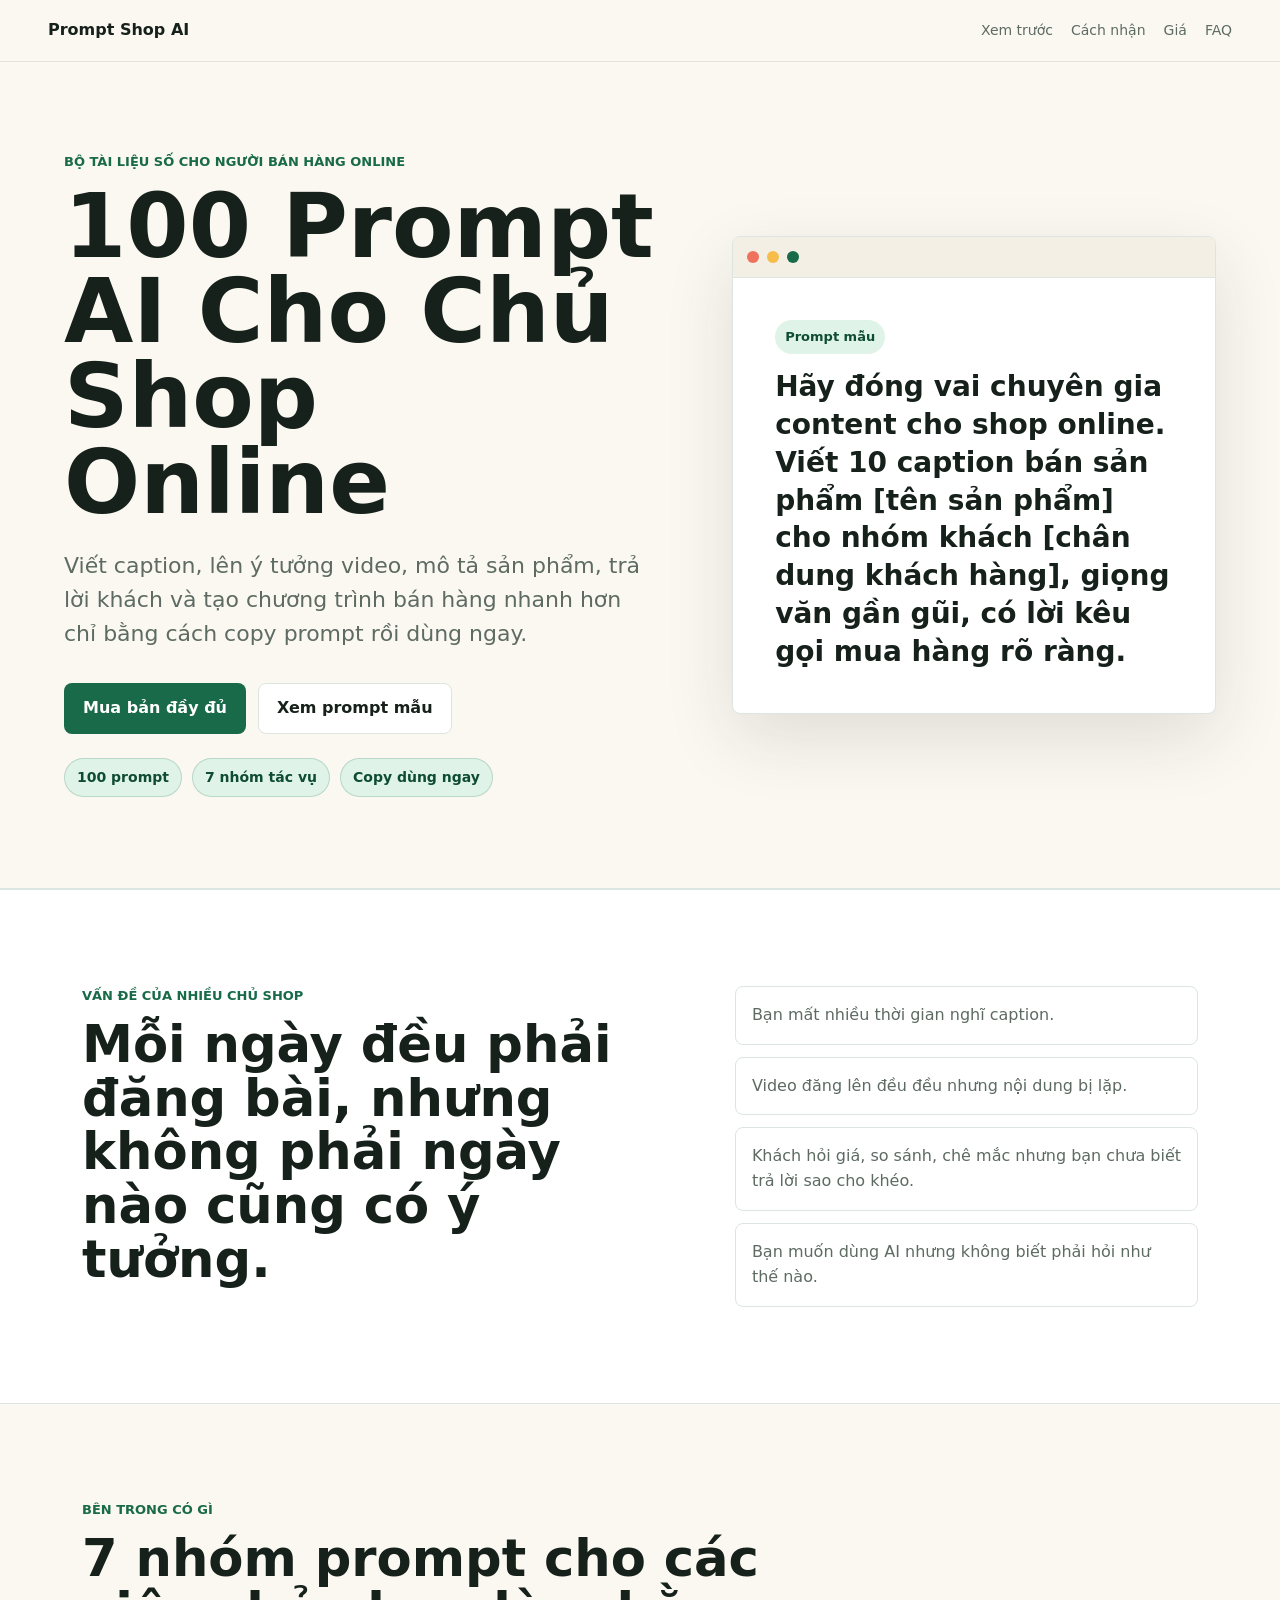
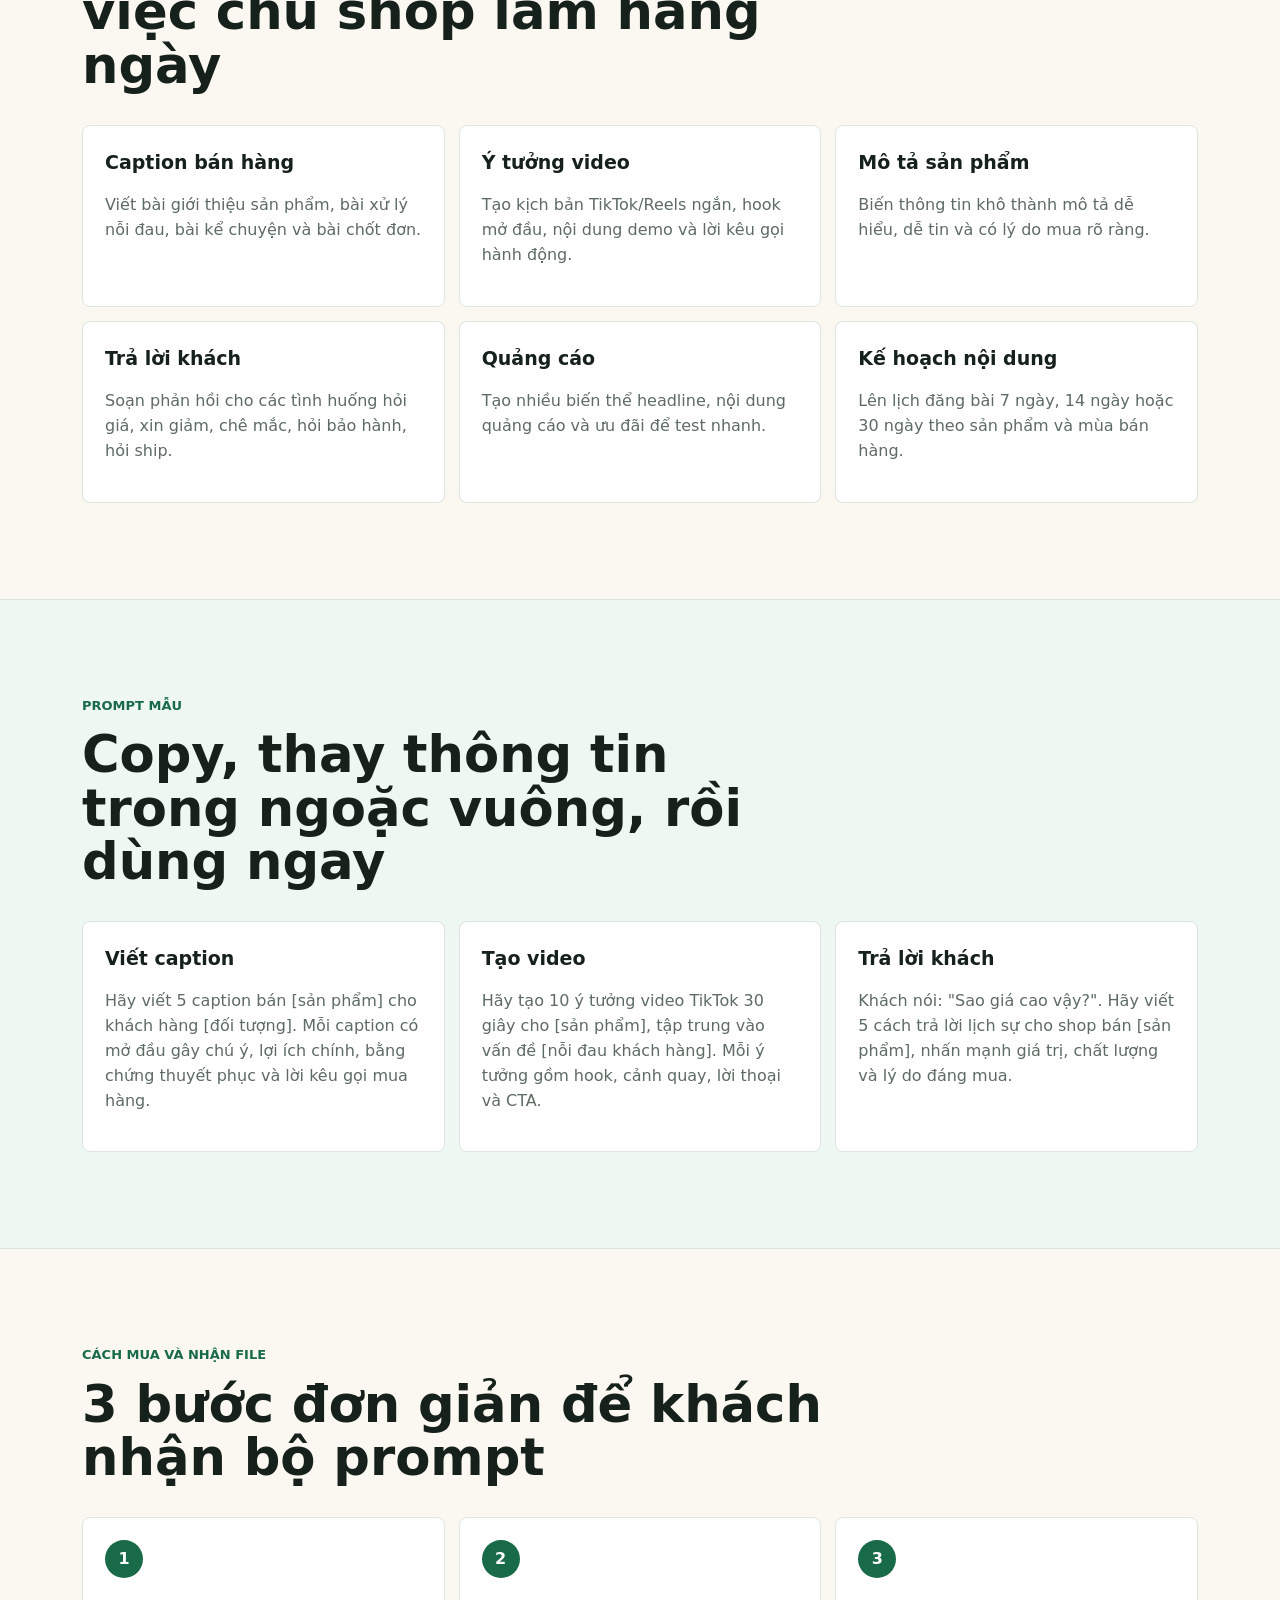
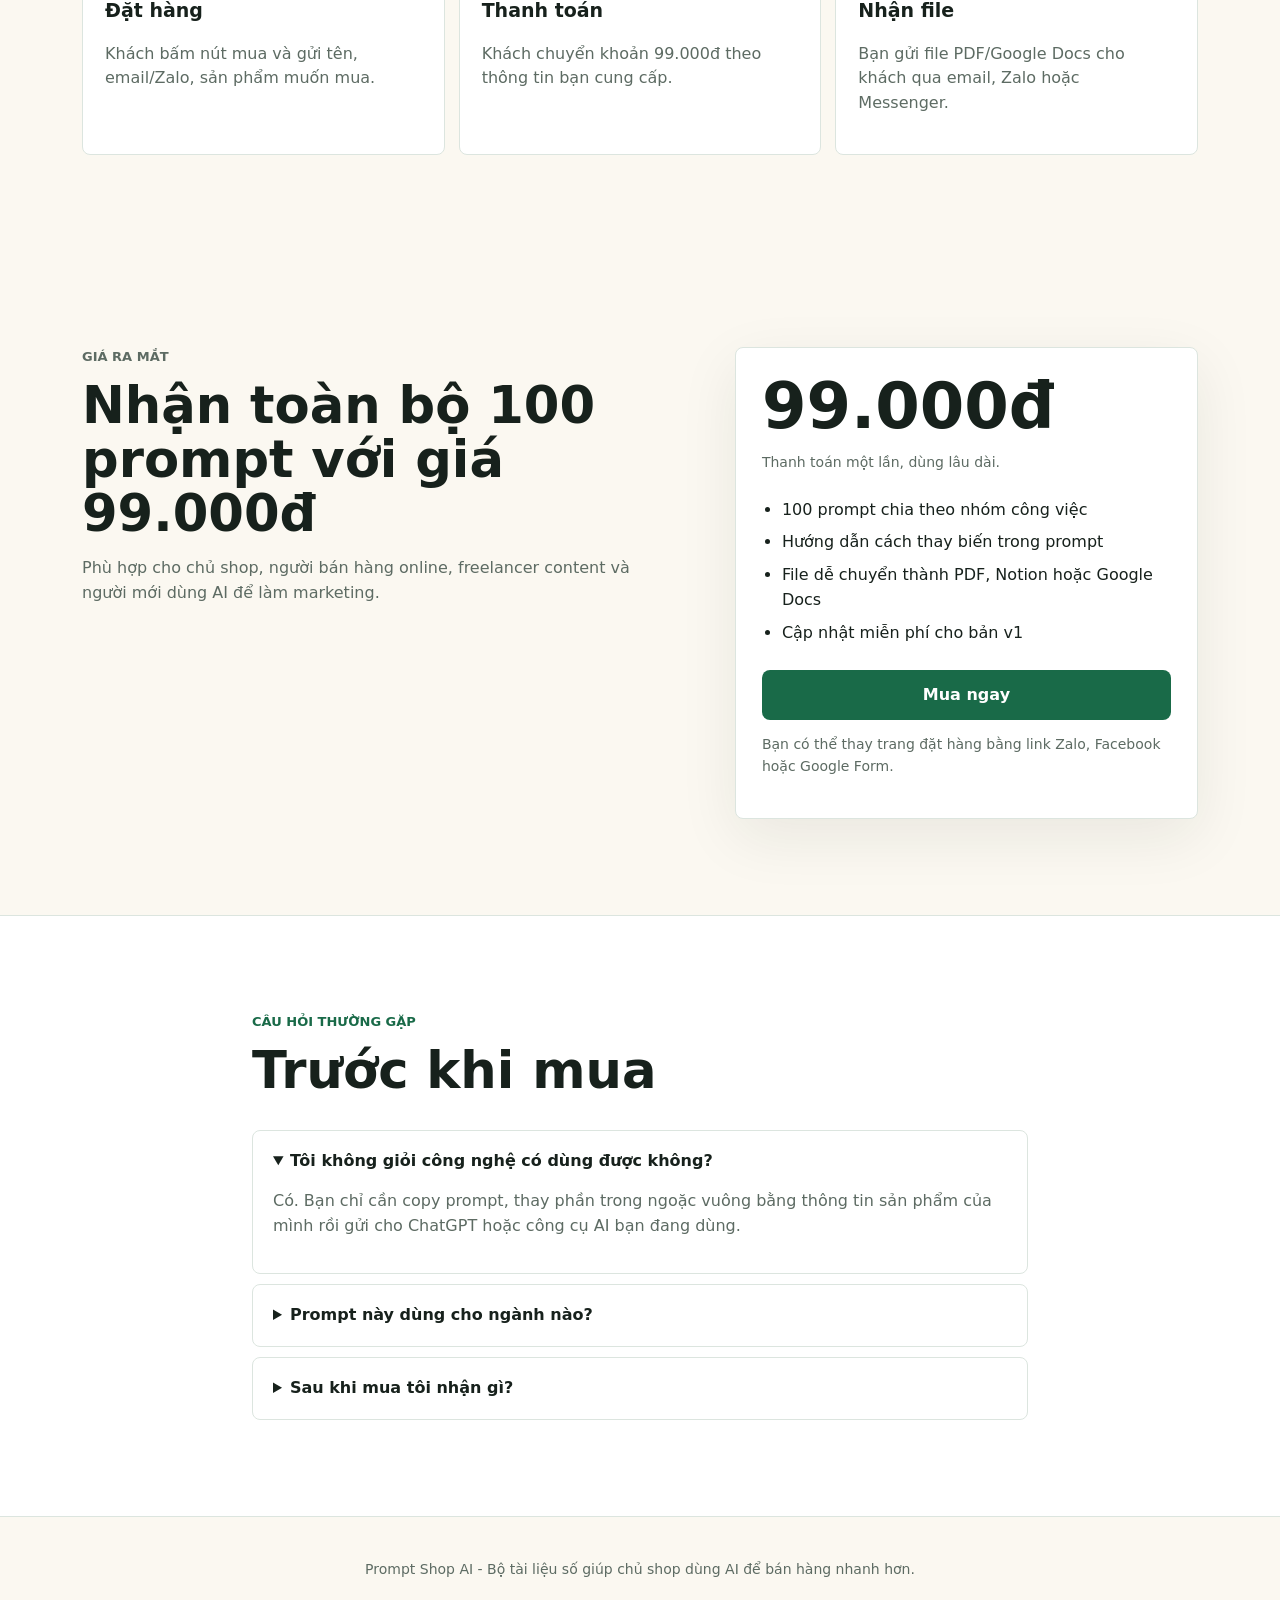
==== index.html @ d6d2821f "Initial website" ====
<!doctype html>
<html lang="vi">
  <head>
    <meta charset="utf-8" />
    <meta name="viewport" content="width=device-width, initial-scale=1" />
    <title>100 Prompt AI Cho Chủ Shop Online</title>
    <meta
      name="description"
      content="Bộ 100 prompt AI giúp chủ shop viết content, tạo ý tưởng video, trả lời khách và chốt đơn nhanh hơn."
    />
    <link rel="stylesheet" href="styles.css" />
  </head>
  <body>
    <header class="site-header">
      <a class="brand" href="#">Prompt Shop AI</a>
      <nav aria-label="Điều hướng">
        <a href="#xem-truoc">Xem trước</a>
        <a href="#quy-trinh">Cách nhận</a>
        <a href="#gia">Giá</a>
        <a href="#faq">FAQ</a>
      </nav>
    </header>

    <main>
      <section class="hero">
        <div class="hero-copy">
          <p class="eyebrow">Bộ tài liệu số cho người bán hàng online</p>
          <h1>100 Prompt AI Cho Chủ Shop Online</h1>
          <p class="lead">
            Viết caption, lên ý tưởng video, mô tả sản phẩm, trả lời khách và tạo chương trình bán hàng nhanh hơn chỉ bằng cách copy prompt rồi dùng ngay.
          </p>
          <div class="hero-actions">
            <a class="button primary" href="#gia">Mua bản đầy đủ</a>
            <a class="button secondary" href="#xem-truoc">Xem prompt mẫu</a>
          </div>
          <div class="proof">
            <span>100 prompt</span>
            <span>7 nhóm tác vụ</span>
            <span>Copy dùng ngay</span>
          </div>
        </div>
        <div class="hero-panel" aria-label="Xem trước sản phẩm">
          <div class="mock-toolbar">
            <span></span>
            <span></span>
            <span></span>
          </div>
          <div class="mock-content">
            <p class="mock-label">Prompt mẫu</p>
            <p>
              Hãy đóng vai chuyên gia content cho shop online. Viết 10 caption bán sản phẩm [tên sản phẩm] cho nhóm khách [chân dung khách hàng], giọng văn gần gũi, có lời kêu gọi mua hàng rõ ràng.
            </p>
          </div>
        </div>
      </section>

      <section class="band problem">
        <div class="section-inner two-col">
          <div>
            <p class="eyebrow">Vấn đề của nhiều chủ shop</p>
            <h2>Mỗi ngày đều phải đăng bài, nhưng không phải ngày nào cũng có ý tưởng.</h2>
          </div>
          <div class="check-list">
            <p>Bạn mất nhiều thời gian nghĩ caption.</p>
            <p>Video đăng lên đều đều nhưng nội dung bị lặp.</p>
            <p>Khách hỏi giá, so sánh, chê mắc nhưng bạn chưa biết trả lời sao cho khéo.</p>
            <p>Bạn muốn dùng AI nhưng không biết phải hỏi như thế nào.</p>
          </div>
        </div>
      </section>

      <section class="section-inner" id="xem-truoc">
        <div class="section-heading">
          <p class="eyebrow">Bên trong có gì</p>
          <h2>7 nhóm prompt cho các việc chủ shop làm hằng ngày</h2>
        </div>
        <div class="grid">
          <article class="feature">
            <h3>Caption bán hàng</h3>
            <p>Viết bài giới thiệu sản phẩm, bài xử lý nỗi đau, bài kể chuyện và bài chốt đơn.</p>
          </article>
          <article class="feature">
            <h3>Ý tưởng video</h3>
            <p>Tạo kịch bản TikTok/Reels ngắn, hook mở đầu, nội dung demo và lời kêu gọi hành động.</p>
          </article>
          <article class="feature">
            <h3>Mô tả sản phẩm</h3>
            <p>Biến thông tin khô thành mô tả dễ hiểu, dễ tin và có lý do mua rõ ràng.</p>
          </article>
          <article class="feature">
            <h3>Trả lời khách</h3>
            <p>Soạn phản hồi cho các tình huống hỏi giá, xin giảm, chê mắc, hỏi bảo hành, hỏi ship.</p>
          </article>
          <article class="feature">
            <h3>Quảng cáo</h3>
            <p>Tạo nhiều biến thể headline, nội dung quảng cáo và ưu đãi để test nhanh.</p>
          </article>
          <article class="feature">
            <h3>Kế hoạch nội dung</h3>
            <p>Lên lịch đăng bài 7 ngày, 14 ngày hoặc 30 ngày theo sản phẩm và mùa bán hàng.</p>
          </article>
        </div>
      </section>

      <section class="band samples">
        <div class="section-inner">
          <div class="section-heading">
            <p class="eyebrow">Prompt mẫu</p>
            <h2>Copy, thay thông tin trong ngoặc vuông, rồi dùng ngay</h2>
          </div>
          <div class="sample-list">
            <article>
              <h3>Viết caption</h3>
              <p>Hãy viết 5 caption bán [sản phẩm] cho khách hàng [đối tượng]. Mỗi caption có mở đầu gây chú ý, lợi ích chính, bằng chứng thuyết phục và lời kêu gọi mua hàng.</p>
            </article>
            <article>
              <h3>Tạo video</h3>
              <p>Hãy tạo 10 ý tưởng video TikTok 30 giây cho [sản phẩm], tập trung vào vấn đề [nỗi đau khách hàng]. Mỗi ý tưởng gồm hook, cảnh quay, lời thoại và CTA.</p>
            </article>
            <article>
              <h3>Trả lời khách</h3>
              <p>Khách nói: "Sao giá cao vậy?". Hãy viết 5 cách trả lời lịch sự cho shop bán [sản phẩm], nhấn mạnh giá trị, chất lượng và lý do đáng mua.</p>
            </article>
          </div>
        </div>
      </section>

      <section class="section-inner process" id="quy-trinh">
        <div class="section-heading">
          <p class="eyebrow">Cách mua và nhận file</p>
          <h2>3 bước đơn giản để khách nhận bộ prompt</h2>
        </div>
        <div class="steps">
          <article>
            <span>1</span>
            <h3>Đặt hàng</h3>
            <p>Khách bấm nút mua và gửi tên, email/Zalo, sản phẩm muốn mua.</p>
          </article>
          <article>
            <span>2</span>
            <h3>Thanh toán</h3>
            <p>Khách chuyển khoản 99.000đ theo thông tin bạn cung cấp.</p>
          </article>
          <article>
            <span>3</span>
            <h3>Nhận file</h3>
            <p>Bạn gửi file PDF/Google Docs cho khách qua email, Zalo hoặc Messenger.</p>
          </article>
        </div>
      </section>

      <section class="section-inner pricing" id="gia">
        <div class="price-copy">
          <p class="eyebrow">Giá ra mắt</p>
          <h2>Nhận toàn bộ 100 prompt với giá 99.000đ</h2>
          <p>
            Phù hợp cho chủ shop, người bán hàng online, freelancer content và người mới dùng AI để làm marketing.
          </p>
        </div>
        <div class="price-box">
          <p class="price">99.000đ</p>
          <p class="small">Thanh toán một lần, dùng lâu dài.</p>
          <ul>
            <li>100 prompt chia theo nhóm công việc</li>
            <li>Hướng dẫn cách thay biến trong prompt</li>
            <li>File dễ chuyển thành PDF, Notion hoặc Google Docs</li>
            <li>Cập nhật miễn phí cho bản v1</li>
          </ul>
          <a class="button primary full" href="dat-hang.html">Mua ngay</a>
          <p class="hint">Bạn có thể thay trang đặt hàng bằng link Zalo, Facebook hoặc Google Form.</p>
        </div>
      </section>

      <section class="band" id="faq">
        <div class="section-inner faq">
          <div class="section-heading">
            <p class="eyebrow">Câu hỏi thường gặp</p>
            <h2>Trước khi mua</h2>
          </div>
          <details open>
            <summary>Tôi không giỏi công nghệ có dùng được không?</summary>
            <p>Có. Bạn chỉ cần copy prompt, thay phần trong ngoặc vuông bằng thông tin sản phẩm của mình rồi gửi cho ChatGPT hoặc công cụ AI bạn đang dùng.</p>
          </details>
          <details>
            <summary>Prompt này dùng cho ngành nào?</summary>
            <p>Dùng tốt cho mỹ phẩm, thời trang, đồ gia dụng, đồ ăn, khóa học, dịch vụ nhỏ và nhiều sản phẩm bán online khác.</p>
          </details>
          <details>
            <summary>Sau khi mua tôi nhận gì?</summary>
            <p>Bạn nhận file nội dung gồm 100 prompt, chia theo nhóm tác vụ để dễ tìm và dùng lại.</p>
          </details>
        </div>
      </section>
    </main>

    <footer class="footer">
      <p>Prompt Shop AI - Bộ tài liệu số giúp chủ shop dùng AI để bán hàng nhanh hơn.</p>
    </footer>
  </body>
</html>
---- styles.css ----
:root {
  color-scheme: light;
  --ink: #17211c;
  --muted: #5d6b63;
  --line: #dce5df;
  --paper: #fbf8f1;
  --white: #ffffff;
  --mint: #dff3e8;
  --green: #196a48;
  --green-dark: #0f4c34;
  --amber: #f7bd4a;
  --coral: #ef725d;
}

* {
  box-sizing: border-box;
}

html {
  scroll-behavior: smooth;
}

body {
  margin: 0;
  font-family: Inter, ui-sans-serif, system-ui, -apple-system, BlinkMacSystemFont, "Segoe UI", sans-serif;
  line-height: 1.55;
  color: var(--ink);
  background: var(--paper);
}

a {
  color: inherit;
}

.site-header {
  position: sticky;
  top: 0;
  z-index: 10;
  display: flex;
  align-items: center;
  justify-content: space-between;
  gap: 24px;
  padding: 18px clamp(18px, 4vw, 48px);
  border-bottom: 1px solid rgba(23, 33, 28, 0.1);
  background: rgba(251, 248, 241, 0.92);
  backdrop-filter: blur(14px);
}

.brand {
  font-weight: 800;
  text-decoration: none;
}

nav {
  display: flex;
  gap: 18px;
  color: var(--muted);
  font-size: 14px;
}

nav a {
  text-decoration: none;
}

.hero {
  display: grid;
  grid-template-columns: minmax(0, 1.1fr) minmax(320px, 0.9fr);
  gap: clamp(28px, 6vw, 80px);
  min-height: calc(100svh - 73px);
  align-items: center;
  padding: clamp(42px, 7vw, 92px) clamp(18px, 5vw, 72px);
  border-bottom: 1px solid var(--line);
}

.eyebrow {
  margin: 0 0 12px;
  color: var(--green);
  font-size: 13px;
  font-weight: 800;
  letter-spacing: 0;
  text-transform: uppercase;
}

h1,
h2,
h3,
p {
  overflow-wrap: anywhere;
}

h1 {
  max-width: 820px;
  margin: 0;
  font-size: clamp(46px, 7vw, 94px);
  line-height: 0.95;
  letter-spacing: 0;
}

h2 {
  margin: 0;
  font-size: clamp(30px, 4vw, 54px);
  line-height: 1.05;
  letter-spacing: 0;
}

h3 {
  margin: 0 0 10px;
  font-size: 19px;
}

.lead {
  max-width: 690px;
  margin: 24px 0 0;
  color: var(--muted);
  font-size: clamp(18px, 2vw, 22px);
}

.hero-actions {
  display: flex;
  flex-wrap: wrap;
  gap: 12px;
  margin-top: 32px;
}

.button {
  display: inline-flex;
  min-height: 48px;
  align-items: center;
  justify-content: center;
  border: 1px solid transparent;
  border-radius: 8px;
  padding: 12px 18px;
  font-weight: 800;
  text-decoration: none;
}

.button.primary {
  background: var(--green);
  color: var(--white);
}

.button.primary:hover {
  background: var(--green-dark);
}

.button.secondary {
  border-color: var(--line);
  background: var(--white);
}

.button.full {
  width: 100%;
}

.proof {
  display: flex;
  flex-wrap: wrap;
  gap: 10px;
  margin-top: 24px;
}

.proof span {
  border: 1px solid rgba(25, 106, 72, 0.2);
  border-radius: 999px;
  padding: 8px 12px;
  background: var(--mint);
  color: var(--green-dark);
  font-size: 14px;
  font-weight: 700;
}

.hero-panel {
  border: 1px solid var(--line);
  border-radius: 8px;
  background: var(--white);
  box-shadow: 0 24px 70px rgba(23, 33, 28, 0.12);
  overflow: hidden;
}

.mock-toolbar {
  display: flex;
  gap: 8px;
  padding: 14px;
  border-bottom: 1px solid var(--line);
  background: #f4efe5;
}

.mock-toolbar span {
  width: 12px;
  height: 12px;
  border-radius: 999px;
  background: var(--coral);
}

.mock-toolbar span:nth-child(2) {
  background: var(--amber);
}

.mock-toolbar span:nth-child(3) {
  background: var(--green);
}

.mock-content {
  padding: clamp(22px, 5vw, 42px);
}

.mock-label {
  display: inline-flex;
  margin: 0 0 14px;
  border-radius: 999px;
  padding: 7px 10px;
  background: var(--mint);
  color: var(--green-dark);
  font-size: 13px;
  font-weight: 800;
}

.mock-content p:last-child {
  margin: 0;
  font-size: clamp(19px, 2.4vw, 28px);
  line-height: 1.35;
  font-weight: 750;
}

.band {
  border-block: 1px solid var(--line);
  background: var(--white);
}

.section-inner {
  max-width: 1180px;
  margin: 0 auto;
  padding: clamp(56px, 8vw, 96px) clamp(18px, 4vw, 32px);
}

.two-col,
.pricing {
  display: grid;
  grid-template-columns: minmax(0, 1fr) minmax(320px, 0.8fr);
  gap: clamp(28px, 6vw, 74px);
  align-items: start;
}

.check-list {
  display: grid;
  gap: 12px;
}

.check-list p,
.feature,
.sample-list article,
.price-box,
details {
  border: 1px solid var(--line);
  border-radius: 8px;
  background: var(--white);
}

.check-list p {
  margin: 0;
  padding: 16px;
  color: var(--muted);
}

.section-heading {
  max-width: 760px;
  margin-bottom: 32px;
}

.grid {
  display: grid;
  grid-template-columns: repeat(3, minmax(0, 1fr));
  gap: 14px;
}

.steps,
.order-grid {
  display: grid;
  grid-template-columns: repeat(3, minmax(0, 1fr));
  gap: 14px;
}

.order-grid {
  grid-template-columns: repeat(2, minmax(0, 1fr));
}

.contact-card {
  grid-column: 1 / -1;
}

.steps article {
  border: 1px solid var(--line);
  border-radius: 8px;
  padding: 22px;
  background: var(--white);
}

.steps span {
  display: inline-flex;
  width: 38px;
  height: 38px;
  align-items: center;
  justify-content: center;
  margin-bottom: 18px;
  border-radius: 999px;
  background: var(--green);
  color: var(--white);
  font-weight: 900;
}

.feature {
  padding: 22px;
}

.feature p,
.sample-list p,
.price-copy p,
details p,
.steps p,
.footer {
  color: var(--muted);
}

.samples {
  background: #eef7f1;
}

.sample-list {
  display: grid;
  grid-template-columns: repeat(3, minmax(0, 1fr));
  gap: 14px;
}

.sample-list article {
  padding: 22px;
}

.price-box {
  padding: 26px;
  box-shadow: 0 18px 60px rgba(23, 33, 28, 0.08);
}

.price {
  margin: 0;
  font-size: clamp(42px, 6vw, 64px);
  font-weight: 900;
  line-height: 1;
}

.small,
.hint {
  color: var(--muted);
  font-size: 14px;
}

.order-page h1,
.thank-page h1 {
  font-size: clamp(40px, 6vw, 76px);
}

.bank-box,
.message-template {
  border: 1px solid rgba(25, 106, 72, 0.18);
  border-radius: 8px;
  padding: 18px;
  background: var(--mint);
}

.bank-box p {
  margin: 0;
}

.bank-box p + p {
  margin-top: 8px;
}

.message-template {
  margin: 18px 0;
  color: var(--green-dark);
  font-weight: 700;
}

.contact-card img {
  display: block;
  width: min(100%, 360px);
  margin: 18px auto;
  border: 1px solid var(--line);
  border-radius: 8px;
}

ul {
  margin: 24px 0;
  padding-left: 20px;
}

li + li {
  margin-top: 8px;
}

.faq {
  max-width: 840px;
}

details {
  padding: 18px 20px;
}

details + details {
  margin-top: 10px;
}

summary {
  cursor: pointer;
  font-weight: 800;
}

.footer {
  padding: 28px clamp(18px, 4vw, 48px);
  text-align: center;
  font-size: 14px;
}

@media (max-width: 860px) {
  .site-header {
    position: static;
    align-items: flex-start;
    flex-direction: column;
  }

  .hero,
  .two-col,
  .pricing,
  .grid,
  .sample-list,
  .steps,
  .order-grid {
    grid-template-columns: 1fr;
  }

  .hero {
    min-height: auto;
  }
}

@media (max-width: 520px) {
  nav {
    width: 100%;
    justify-content: space-between;
  }

  .button {
    width: 100%;
  }
}
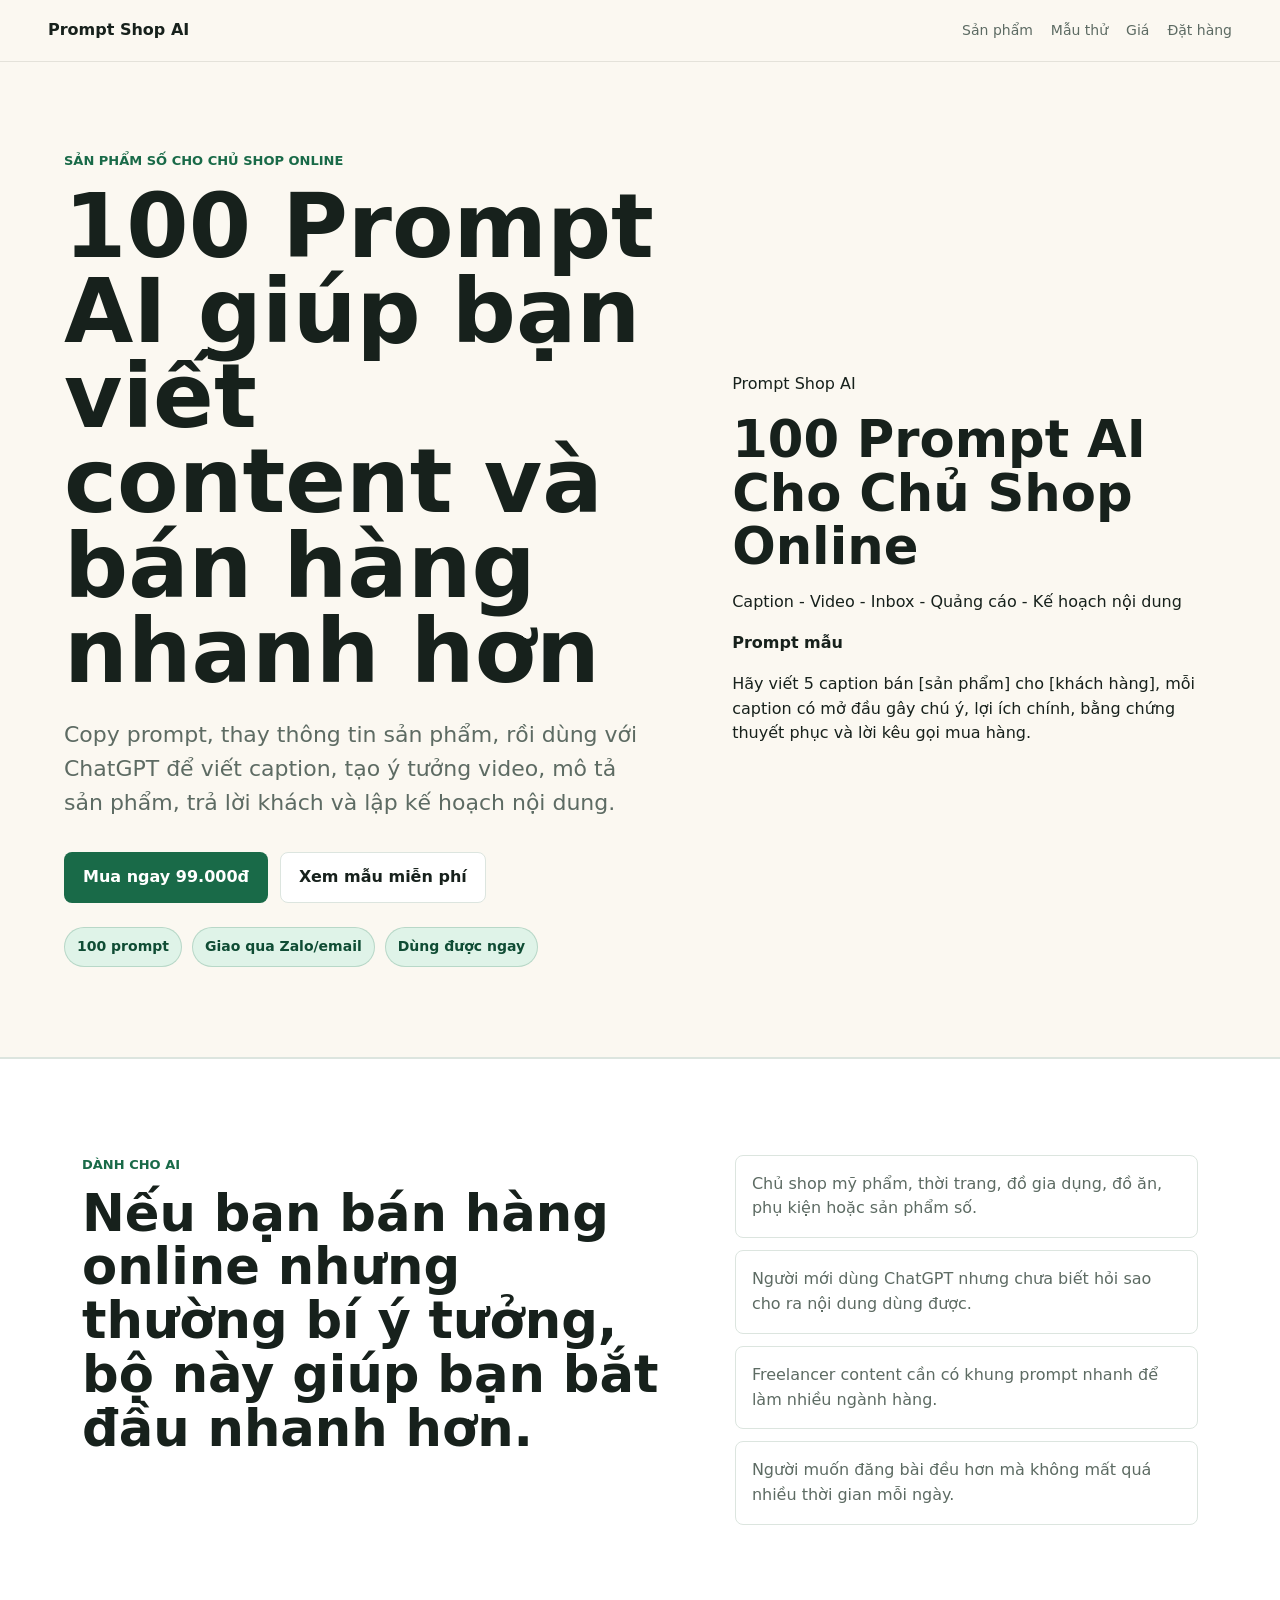
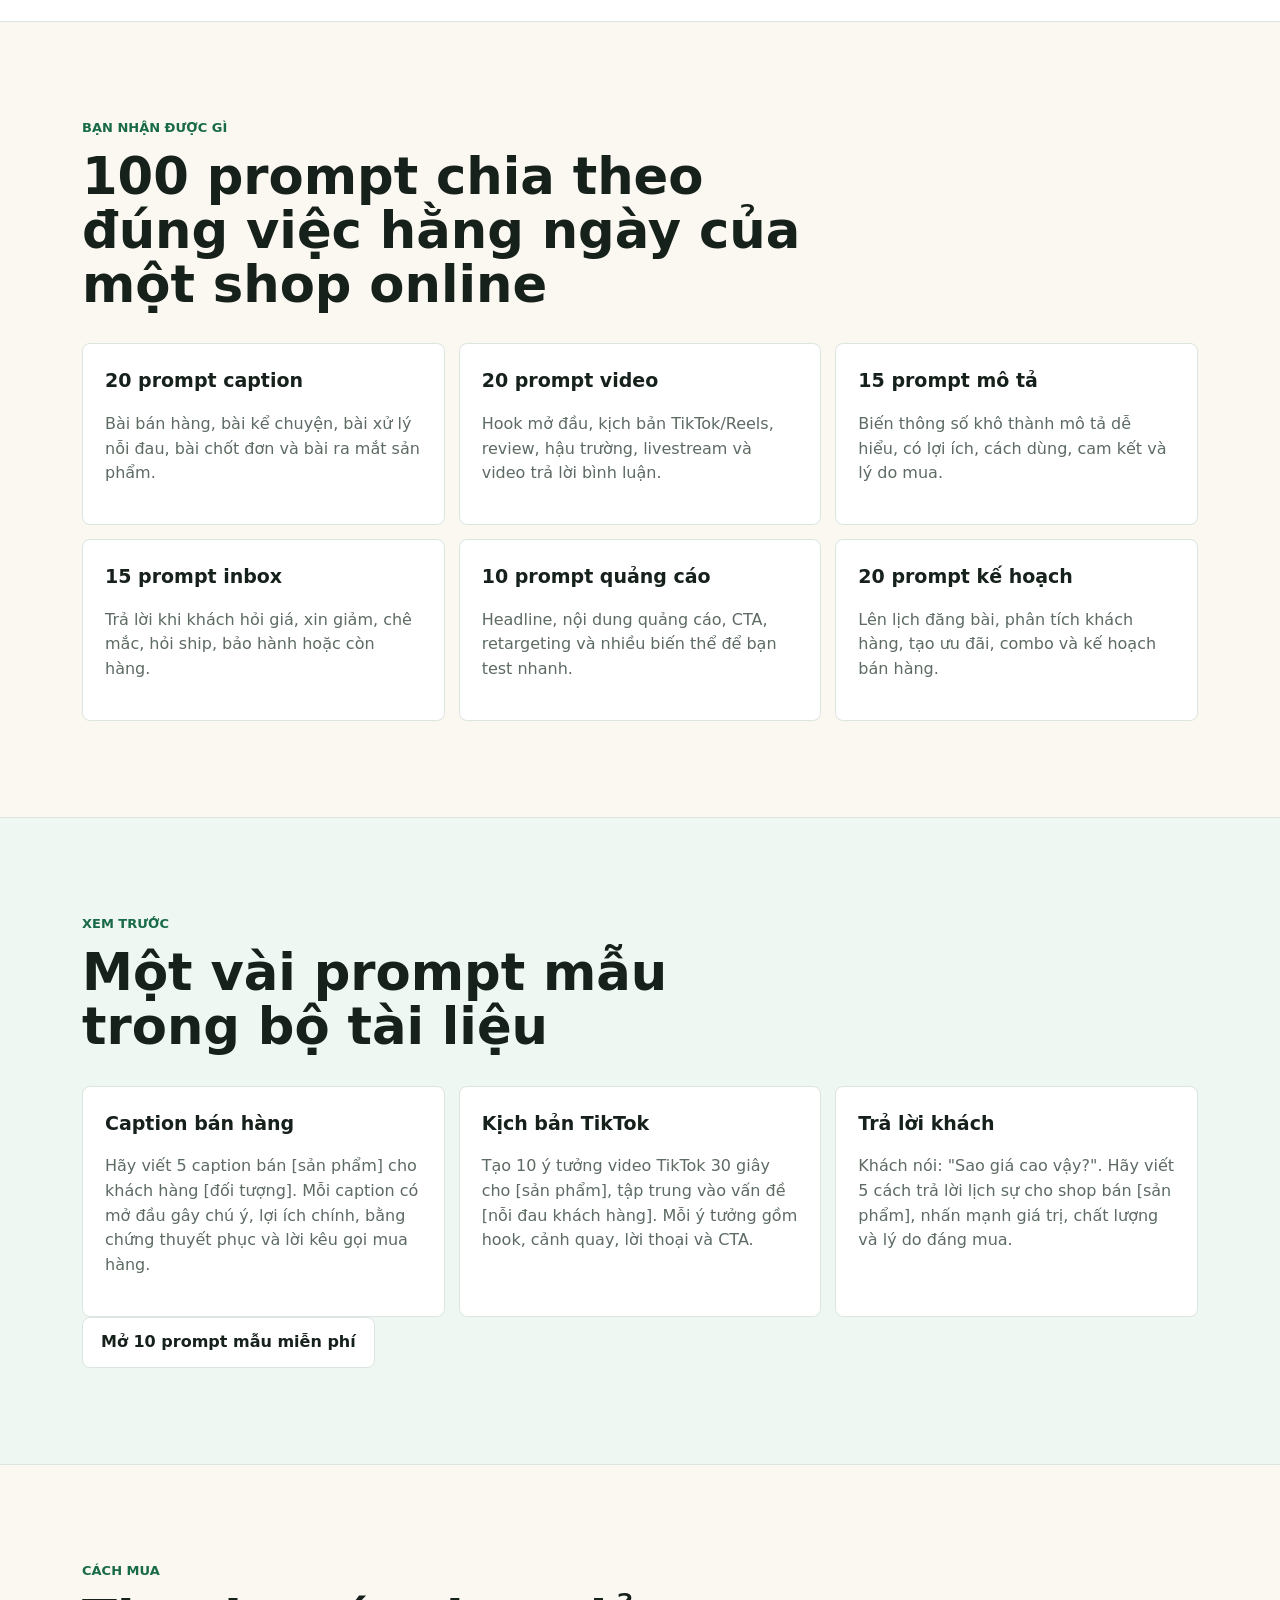
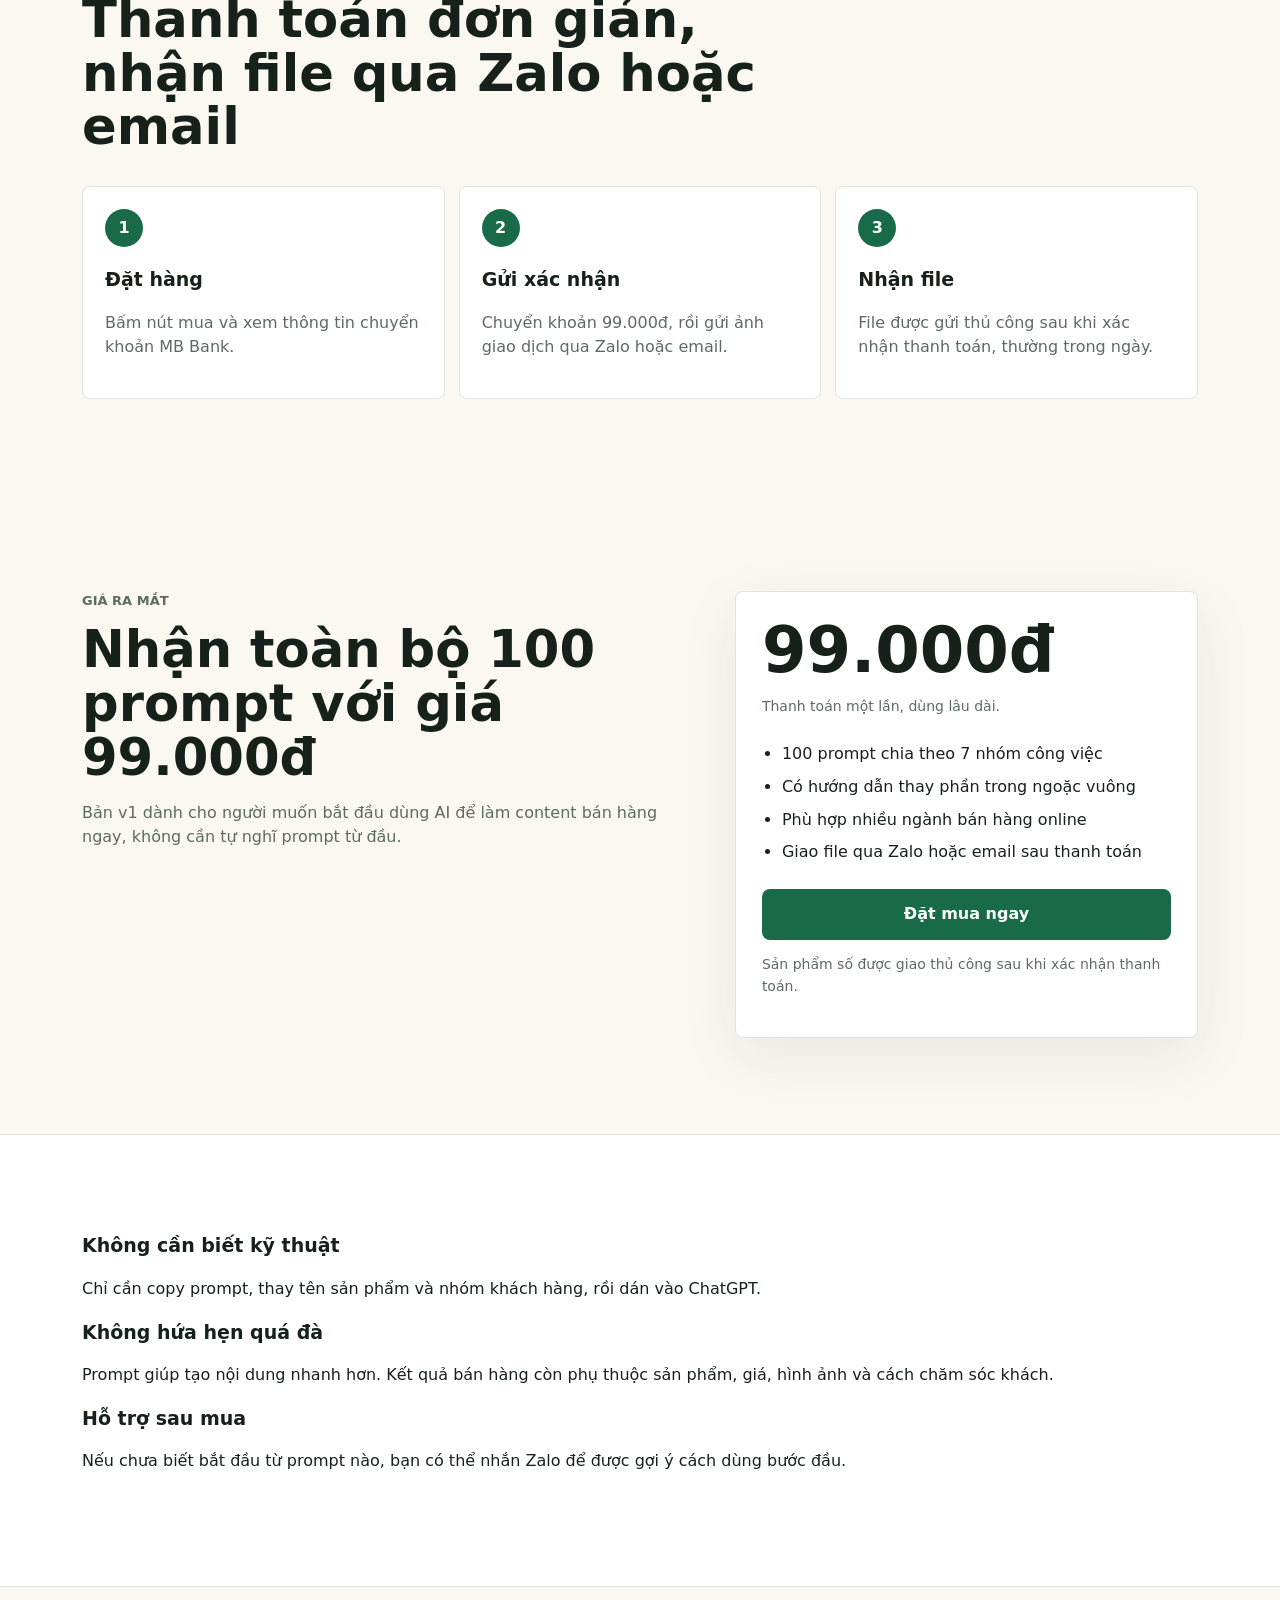
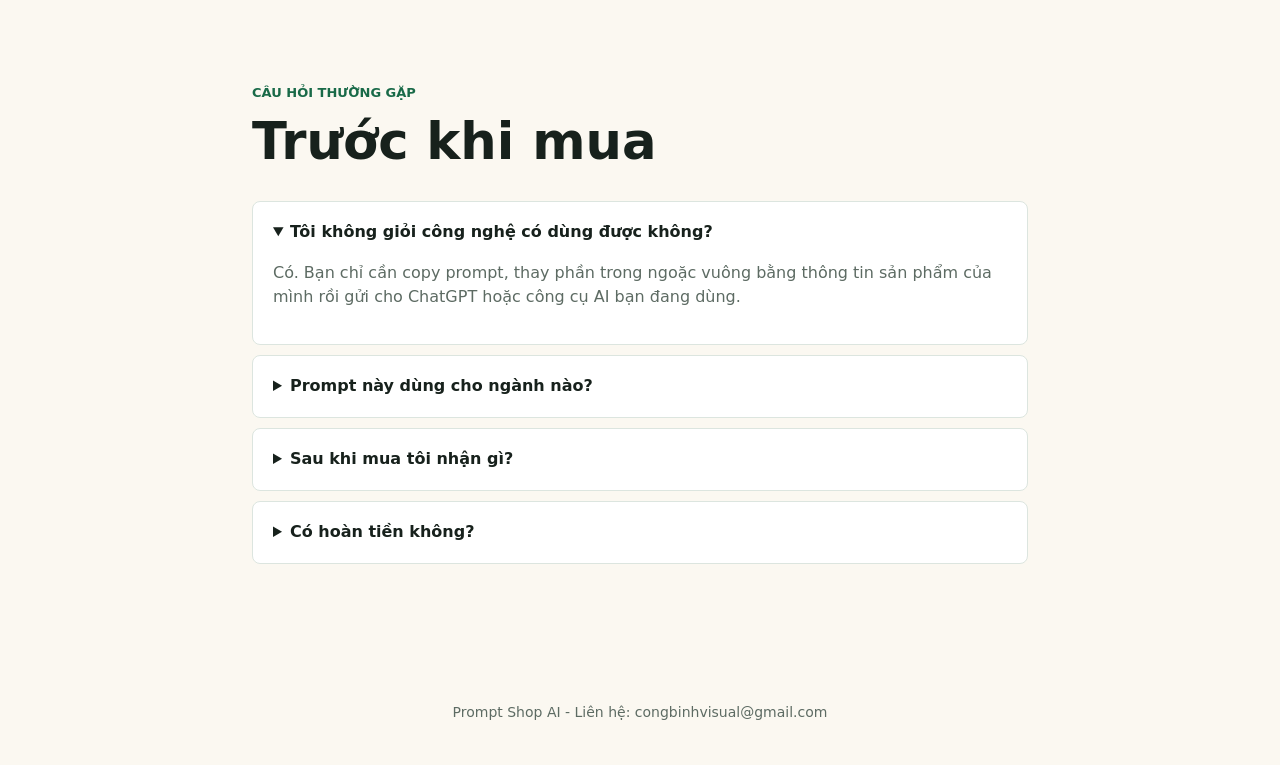
==== commit d210aba1: "Upgrade storefront content" ====
--- a/index.html
+++ b/index.html
@@ -3,148 +3,146 @@
   <head>
     <meta charset="utf-8" />
     <meta name="viewport" content="width=device-width, initial-scale=1" />
-    <title>100 Prompt AI Cho Chủ Shop Online</title>
-    <meta
-      name="description"
-      content="Bộ 100 prompt AI giúp chủ shop viết content, tạo ý tưởng video, trả lời khách và chốt đơn nhanh hơn."
-    />
+    <title>Prompt Shop AI - 100 Prompt AI Cho Chủ Shop Online</title>
+    <meta name="description" content="Bộ 100 prompt AI giúp chủ shop viết content, tạo video, trả lời khách và lập kế hoạch bán hàng nhanh hơn." />
     <link rel="stylesheet" href="styles.css" />
   </head>
   <body>
     <header class="site-header">
-      <a class="brand" href="#">Prompt Shop AI</a>
+      <a class="brand" href="index.html">Prompt Shop AI</a>
       <nav aria-label="Điều hướng">
-        <a href="#xem-truoc">Xem trước</a>
-        <a href="#quy-trinh">Cách nhận</a>
+        <a href="#san-pham">Sản phẩm</a>
+        <a href="mau-mien-phi.html">Mẫu thử</a>
         <a href="#gia">Giá</a>
-        <a href="#faq">FAQ</a>
+        <a href="dat-hang.html">Đặt hàng</a>
       </nav>
     </header>
 
     <main>
       <section class="hero">
         <div class="hero-copy">
-          <p class="eyebrow">Bộ tài liệu số cho người bán hàng online</p>
-          <h1>100 Prompt AI Cho Chủ Shop Online</h1>
+          <p class="eyebrow">Sản phẩm số cho chủ shop online</p>
+          <h1>100 Prompt AI giúp bạn viết content và bán hàng nhanh hơn</h1>
           <p class="lead">
-            Viết caption, lên ý tưởng video, mô tả sản phẩm, trả lời khách và tạo chương trình bán hàng nhanh hơn chỉ bằng cách copy prompt rồi dùng ngay.
+            Copy prompt, thay thông tin sản phẩm, rồi dùng với ChatGPT để viết caption, tạo ý tưởng video, mô tả sản phẩm, trả lời khách và lập kế hoạch nội dung.
           </p>
           <div class="hero-actions">
-            <a class="button primary" href="#gia">Mua bản đầy đủ</a>
-            <a class="button secondary" href="#xem-truoc">Xem prompt mẫu</a>
+            <a class="button primary" href="dat-hang.html">Mua ngay 99.000đ</a>
+            <a class="button secondary" href="mau-mien-phi.html">Xem mẫu miễn phí</a>
           </div>
           <div class="proof">
             <span>100 prompt</span>
-            <span>7 nhóm tác vụ</span>
-            <span>Copy dùng ngay</span>
-          </div>
-        </div>
-        <div class="hero-panel" aria-label="Xem trước sản phẩm">
-          <div class="mock-toolbar">
-            <span></span>
-            <span></span>
-            <span></span>
-          </div>
-          <div class="mock-content">
-            <p class="mock-label">Prompt mẫu</p>
-            <p>
-              Hãy đóng vai chuyên gia content cho shop online. Viết 10 caption bán sản phẩm [tên sản phẩm] cho nhóm khách [chân dung khách hàng], giọng văn gần gũi, có lời kêu gọi mua hàng rõ ràng.
-            </p>
-          </div>
-        </div>
-      </section>
-
-      <section class="band problem">
+            <span>Giao qua Zalo/email</span>
+            <span>Dùng được ngay</span>
+          </div>
+        </div>
+        <aside class="product-preview" aria-label="Xem trước sản phẩm">
+          <div class="preview-cover">
+            <p class="cover-kicker">Prompt Shop AI</p>
+            <h2>100 Prompt AI Cho Chủ Shop Online</h2>
+            <p>Caption - Video - Inbox - Quảng cáo - Kế hoạch nội dung</p>
+          </div>
+          <div class="preview-sheet">
+            <p><strong>Prompt mẫu</strong></p>
+            <p>Hãy viết 5 caption bán [sản phẩm] cho [khách hàng], mỗi caption có mở đầu gây chú ý, lợi ích chính, bằng chứng thuyết phục và lời kêu gọi mua hàng.</p>
+          </div>
+        </aside>
+      </section>
+
+      <section class="band">
         <div class="section-inner two-col">
           <div>
-            <p class="eyebrow">Vấn đề của nhiều chủ shop</p>
-            <h2>Mỗi ngày đều phải đăng bài, nhưng không phải ngày nào cũng có ý tưởng.</h2>
+            <p class="eyebrow">Dành cho ai</p>
+            <h2>Nếu bạn bán hàng online nhưng thường bí ý tưởng, bộ này giúp bạn bắt đầu nhanh hơn.</h2>
           </div>
           <div class="check-list">
-            <p>Bạn mất nhiều thời gian nghĩ caption.</p>
-            <p>Video đăng lên đều đều nhưng nội dung bị lặp.</p>
-            <p>Khách hỏi giá, so sánh, chê mắc nhưng bạn chưa biết trả lời sao cho khéo.</p>
-            <p>Bạn muốn dùng AI nhưng không biết phải hỏi như thế nào.</p>
-          </div>
-        </div>
-      </section>
-
-      <section class="section-inner" id="xem-truoc">
+            <p>Chủ shop mỹ phẩm, thời trang, đồ gia dụng, đồ ăn, phụ kiện hoặc sản phẩm số.</p>
+            <p>Người mới dùng ChatGPT nhưng chưa biết hỏi sao cho ra nội dung dùng được.</p>
+            <p>Freelancer content cần có khung prompt nhanh để làm nhiều ngành hàng.</p>
+            <p>Người muốn đăng bài đều hơn mà không mất quá nhiều thời gian mỗi ngày.</p>
+          </div>
+        </div>
+      </section>
+
+      <section class="section-inner" id="san-pham">
         <div class="section-heading">
-          <p class="eyebrow">Bên trong có gì</p>
-          <h2>7 nhóm prompt cho các việc chủ shop làm hằng ngày</h2>
+          <p class="eyebrow">Bạn nhận được gì</p>
+          <h2>100 prompt chia theo đúng việc hằng ngày của một shop online</h2>
         </div>
         <div class="grid">
           <article class="feature">
-            <h3>Caption bán hàng</h3>
-            <p>Viết bài giới thiệu sản phẩm, bài xử lý nỗi đau, bài kể chuyện và bài chốt đơn.</p>
-          </article>
-          <article class="feature">
-            <h3>Ý tưởng video</h3>
-            <p>Tạo kịch bản TikTok/Reels ngắn, hook mở đầu, nội dung demo và lời kêu gọi hành động.</p>
-          </article>
-          <article class="feature">
-            <h3>Mô tả sản phẩm</h3>
-            <p>Biến thông tin khô thành mô tả dễ hiểu, dễ tin và có lý do mua rõ ràng.</p>
-          </article>
-          <article class="feature">
-            <h3>Trả lời khách</h3>
-            <p>Soạn phản hồi cho các tình huống hỏi giá, xin giảm, chê mắc, hỏi bảo hành, hỏi ship.</p>
-          </article>
-          <article class="feature">
-            <h3>Quảng cáo</h3>
-            <p>Tạo nhiều biến thể headline, nội dung quảng cáo và ưu đãi để test nhanh.</p>
-          </article>
-          <article class="feature">
-            <h3>Kế hoạch nội dung</h3>
-            <p>Lên lịch đăng bài 7 ngày, 14 ngày hoặc 30 ngày theo sản phẩm và mùa bán hàng.</p>
-          </article>
-        </div>
-      </section>
-
-      <section class="band samples">
+            <h3>20 prompt caption</h3>
+            <p>Bài bán hàng, bài kể chuyện, bài xử lý nỗi đau, bài chốt đơn và bài ra mắt sản phẩm.</p>
+          </article>
+          <article class="feature">
+            <h3>20 prompt video</h3>
+            <p>Hook mở đầu, kịch bản TikTok/Reels, review, hậu trường, livestream và video trả lời bình luận.</p>
+          </article>
+          <article class="feature">
+            <h3>15 prompt mô tả</h3>
+            <p>Biến thông số khô thành mô tả dễ hiểu, có lợi ích, cách dùng, cam kết và lý do mua.</p>
+          </article>
+          <article class="feature">
+            <h3>15 prompt inbox</h3>
+            <p>Trả lời khi khách hỏi giá, xin giảm, chê mắc, hỏi ship, bảo hành hoặc còn hàng.</p>
+          </article>
+          <article class="feature">
+            <h3>10 prompt quảng cáo</h3>
+            <p>Headline, nội dung quảng cáo, CTA, retargeting và nhiều biến thể để bạn test nhanh.</p>
+          </article>
+          <article class="feature">
+            <h3>20 prompt kế hoạch</h3>
+            <p>Lên lịch đăng bài, phân tích khách hàng, tạo ưu đãi, combo và kế hoạch bán hàng.</p>
+          </article>
+        </div>
+      </section>
+
+      <section class="band samples" id="mau">
         <div class="section-inner">
           <div class="section-heading">
-            <p class="eyebrow">Prompt mẫu</p>
-            <h2>Copy, thay thông tin trong ngoặc vuông, rồi dùng ngay</h2>
+            <p class="eyebrow">Xem trước</p>
+            <h2>Một vài prompt mẫu trong bộ tài liệu</h2>
           </div>
           <div class="sample-list">
             <article>
-              <h3>Viết caption</h3>
+              <h3>Caption bán hàng</h3>
               <p>Hãy viết 5 caption bán [sản phẩm] cho khách hàng [đối tượng]. Mỗi caption có mở đầu gây chú ý, lợi ích chính, bằng chứng thuyết phục và lời kêu gọi mua hàng.</p>
             </article>
             <article>
-              <h3>Tạo video</h3>
-              <p>Hãy tạo 10 ý tưởng video TikTok 30 giây cho [sản phẩm], tập trung vào vấn đề [nỗi đau khách hàng]. Mỗi ý tưởng gồm hook, cảnh quay, lời thoại và CTA.</p>
+              <h3>Kịch bản TikTok</h3>
+              <p>Tạo 10 ý tưởng video TikTok 30 giây cho [sản phẩm], tập trung vào vấn đề [nỗi đau khách hàng]. Mỗi ý tưởng gồm hook, cảnh quay, lời thoại và CTA.</p>
             </article>
             <article>
               <h3>Trả lời khách</h3>
               <p>Khách nói: "Sao giá cao vậy?". Hãy viết 5 cách trả lời lịch sự cho shop bán [sản phẩm], nhấn mạnh giá trị, chất lượng và lý do đáng mua.</p>
             </article>
           </div>
+          <div class="center-action">
+            <a class="button secondary" href="mau-mien-phi.html">Mở 10 prompt mẫu miễn phí</a>
+          </div>
         </div>
       </section>
 
       <section class="section-inner process" id="quy-trinh">
         <div class="section-heading">
-          <p class="eyebrow">Cách mua và nhận file</p>
-          <h2>3 bước đơn giản để khách nhận bộ prompt</h2>
+          <p class="eyebrow">Cách mua</p>
+          <h2>Thanh toán đơn giản, nhận file qua Zalo hoặc email</h2>
         </div>
         <div class="steps">
           <article>
             <span>1</span>
             <h3>Đặt hàng</h3>
-            <p>Khách bấm nút mua và gửi tên, email/Zalo, sản phẩm muốn mua.</p>
+            <p>Bấm nút mua và xem thông tin chuyển khoản MB Bank.</p>
           </article>
           <article>
             <span>2</span>
-            <h3>Thanh toán</h3>
-            <p>Khách chuyển khoản 99.000đ theo thông tin bạn cung cấp.</p>
+            <h3>Gửi xác nhận</h3>
+            <p>Chuyển khoản 99.000đ, rồi gửi ảnh giao dịch qua Zalo hoặc email.</p>
           </article>
           <article>
             <span>3</span>
             <h3>Nhận file</h3>
-            <p>Bạn gửi file PDF/Google Docs cho khách qua email, Zalo hoặc Messenger.</p>
+            <p>File được gửi thủ công sau khi xác nhận thanh toán, thường trong ngày.</p>
           </article>
         </div>
       </section>
@@ -153,48 +151,65 @@
         <div class="price-copy">
           <p class="eyebrow">Giá ra mắt</p>
           <h2>Nhận toàn bộ 100 prompt với giá 99.000đ</h2>
-          <p>
-            Phù hợp cho chủ shop, người bán hàng online, freelancer content và người mới dùng AI để làm marketing.
-          </p>
+          <p>Bản v1 dành cho người muốn bắt đầu dùng AI để làm content bán hàng ngay, không cần tự nghĩ prompt từ đầu.</p>
         </div>
         <div class="price-box">
           <p class="price">99.000đ</p>
           <p class="small">Thanh toán một lần, dùng lâu dài.</p>
           <ul>
-            <li>100 prompt chia theo nhóm công việc</li>
-            <li>Hướng dẫn cách thay biến trong prompt</li>
-            <li>File dễ chuyển thành PDF, Notion hoặc Google Docs</li>
-            <li>Cập nhật miễn phí cho bản v1</li>
+            <li>100 prompt chia theo 7 nhóm công việc</li>
+            <li>Có hướng dẫn thay phần trong ngoặc vuông</li>
+            <li>Phù hợp nhiều ngành bán hàng online</li>
+            <li>Giao file qua Zalo hoặc email sau thanh toán</li>
           </ul>
-          <a class="button primary full" href="dat-hang.html">Mua ngay</a>
-          <p class="hint">Bạn có thể thay trang đặt hàng bằng link Zalo, Facebook hoặc Google Form.</p>
-        </div>
-      </section>
-
-      <section class="band" id="faq">
-        <div class="section-inner faq">
-          <div class="section-heading">
-            <p class="eyebrow">Câu hỏi thường gặp</p>
-            <h2>Trước khi mua</h2>
-          </div>
-          <details open>
-            <summary>Tôi không giỏi công nghệ có dùng được không?</summary>
-            <p>Có. Bạn chỉ cần copy prompt, thay phần trong ngoặc vuông bằng thông tin sản phẩm của mình rồi gửi cho ChatGPT hoặc công cụ AI bạn đang dùng.</p>
-          </details>
-          <details>
-            <summary>Prompt này dùng cho ngành nào?</summary>
-            <p>Dùng tốt cho mỹ phẩm, thời trang, đồ gia dụng, đồ ăn, khóa học, dịch vụ nhỏ và nhiều sản phẩm bán online khác.</p>
-          </details>
-          <details>
-            <summary>Sau khi mua tôi nhận gì?</summary>
-            <p>Bạn nhận file nội dung gồm 100 prompt, chia theo nhóm tác vụ để dễ tìm và dùng lại.</p>
-          </details>
-        </div>
+          <a class="button primary full" href="dat-hang.html">Đặt mua ngay</a>
+          <p class="hint">Sản phẩm số được giao thủ công sau khi xác nhận thanh toán.</p>
+        </div>
+      </section>
+
+      <section class="band trust">
+        <div class="section-inner trust-grid">
+          <article>
+            <h3>Không cần biết kỹ thuật</h3>
+            <p>Chỉ cần copy prompt, thay tên sản phẩm và nhóm khách hàng, rồi dán vào ChatGPT.</p>
+          </article>
+          <article>
+            <h3>Không hứa hẹn quá đà</h3>
+            <p>Prompt giúp tạo nội dung nhanh hơn. Kết quả bán hàng còn phụ thuộc sản phẩm, giá, hình ảnh và cách chăm sóc khách.</p>
+          </article>
+          <article>
+            <h3>Hỗ trợ sau mua</h3>
+            <p>Nếu chưa biết bắt đầu từ prompt nào, bạn có thể nhắn Zalo để được gợi ý cách dùng bước đầu.</p>
+          </article>
+        </div>
+      </section>
+
+      <section class="section-inner faq" id="faq">
+        <div class="section-heading">
+          <p class="eyebrow">Câu hỏi thường gặp</p>
+          <h2>Trước khi mua</h2>
+        </div>
+        <details open>
+          <summary>Tôi không giỏi công nghệ có dùng được không?</summary>
+          <p>Có. Bạn chỉ cần copy prompt, thay phần trong ngoặc vuông bằng thông tin sản phẩm của mình rồi gửi cho ChatGPT hoặc công cụ AI bạn đang dùng.</p>
+        </details>
+        <details>
+          <summary>Prompt này dùng cho ngành nào?</summary>
+          <p>Dùng tốt cho mỹ phẩm, thời trang, đồ gia dụng, đồ ăn, khóa học, dịch vụ nhỏ và nhiều sản phẩm bán online khác.</p>
+        </details>
+        <details>
+          <summary>Sau khi mua tôi nhận gì?</summary>
+          <p>Bạn nhận file nội dung gồm 100 prompt, chia theo nhóm tác vụ để dễ tìm và dùng lại.</p>
+        </details>
+        <details>
+          <summary>Có hoàn tiền không?</summary>
+          <p>Vì đây là sản phẩm số được gửi trực tiếp sau thanh toán, shop không hoàn tiền sau khi file đã được gửi. Nếu bạn gặp lỗi nhận file, hãy nhắn lại để được gửi lại.</p>
+        </details>
       </section>
     </main>
 
     <footer class="footer">
-      <p>Prompt Shop AI - Bộ tài liệu số giúp chủ shop dùng AI để bán hàng nhanh hơn.</p>
+      <p>Prompt Shop AI - Liên hệ: congbinhvisual@gmail.com</p>
     </footer>
   </body>
 </html>
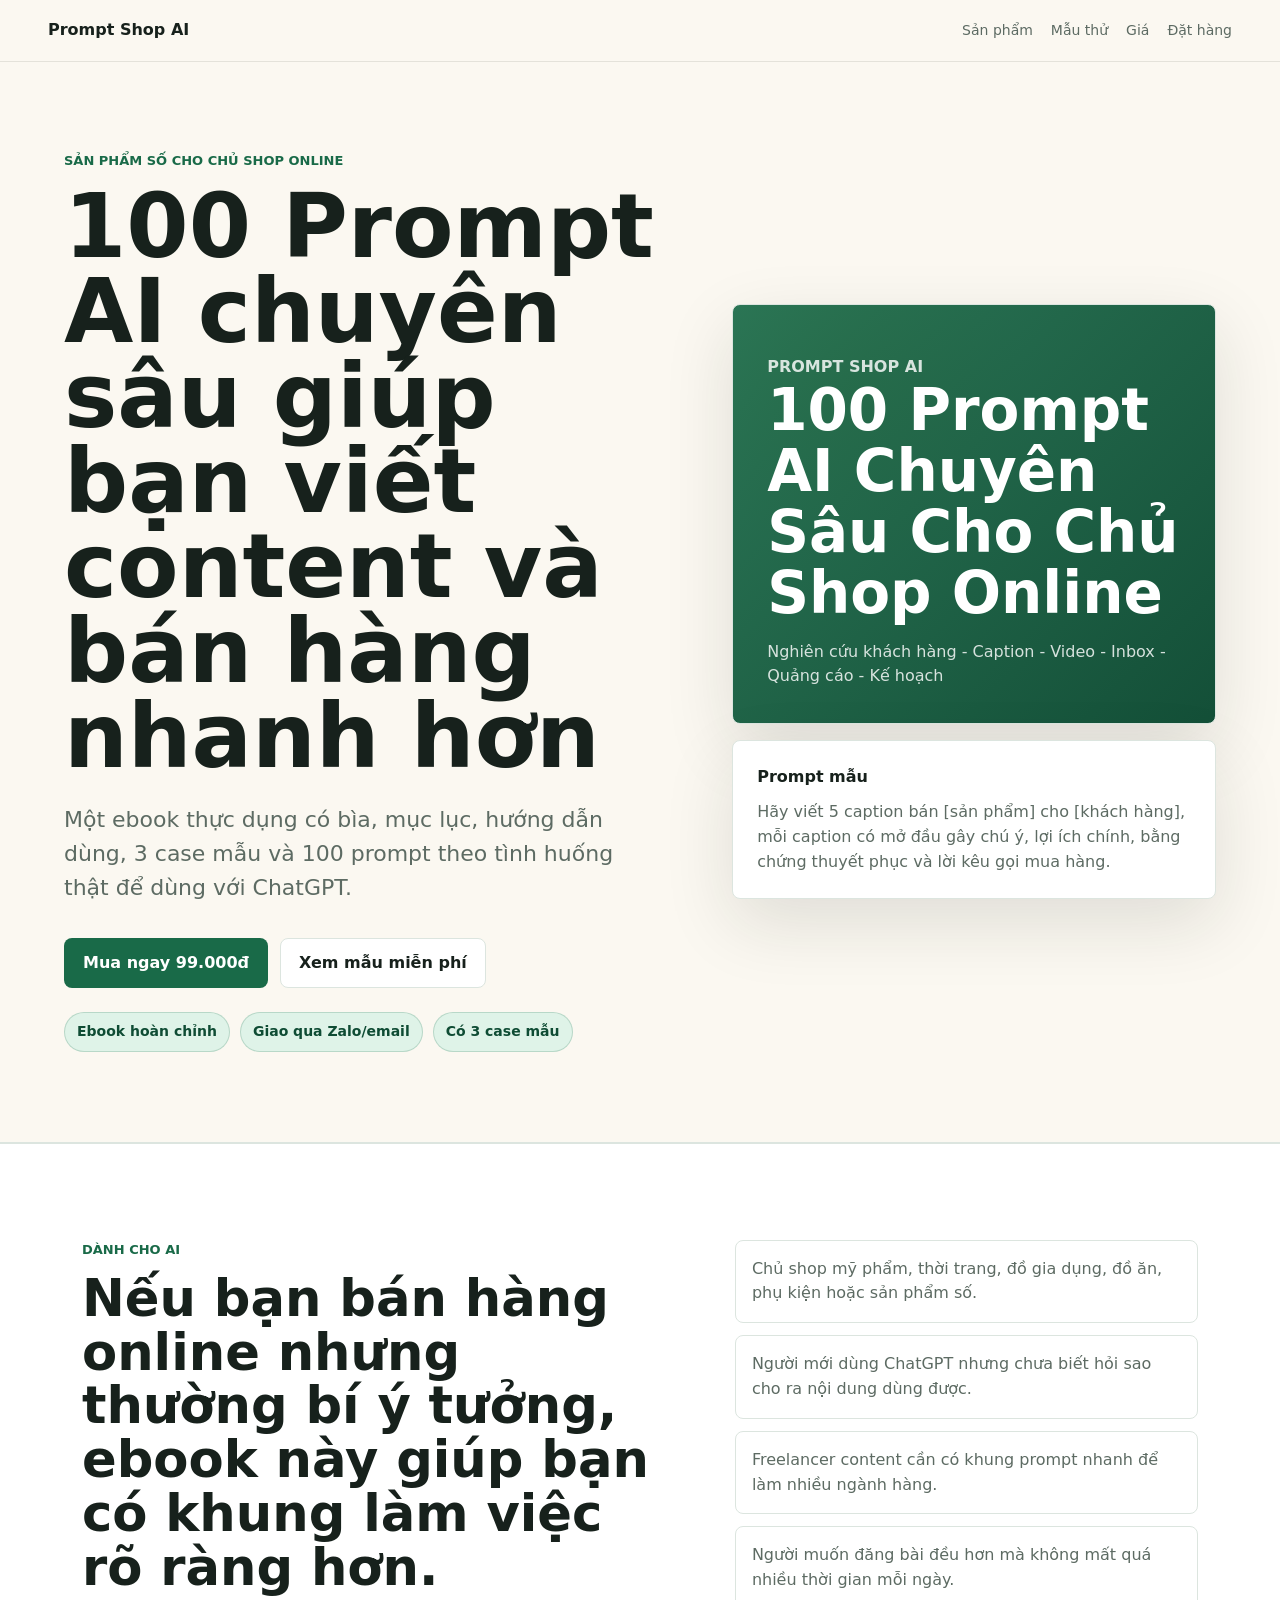
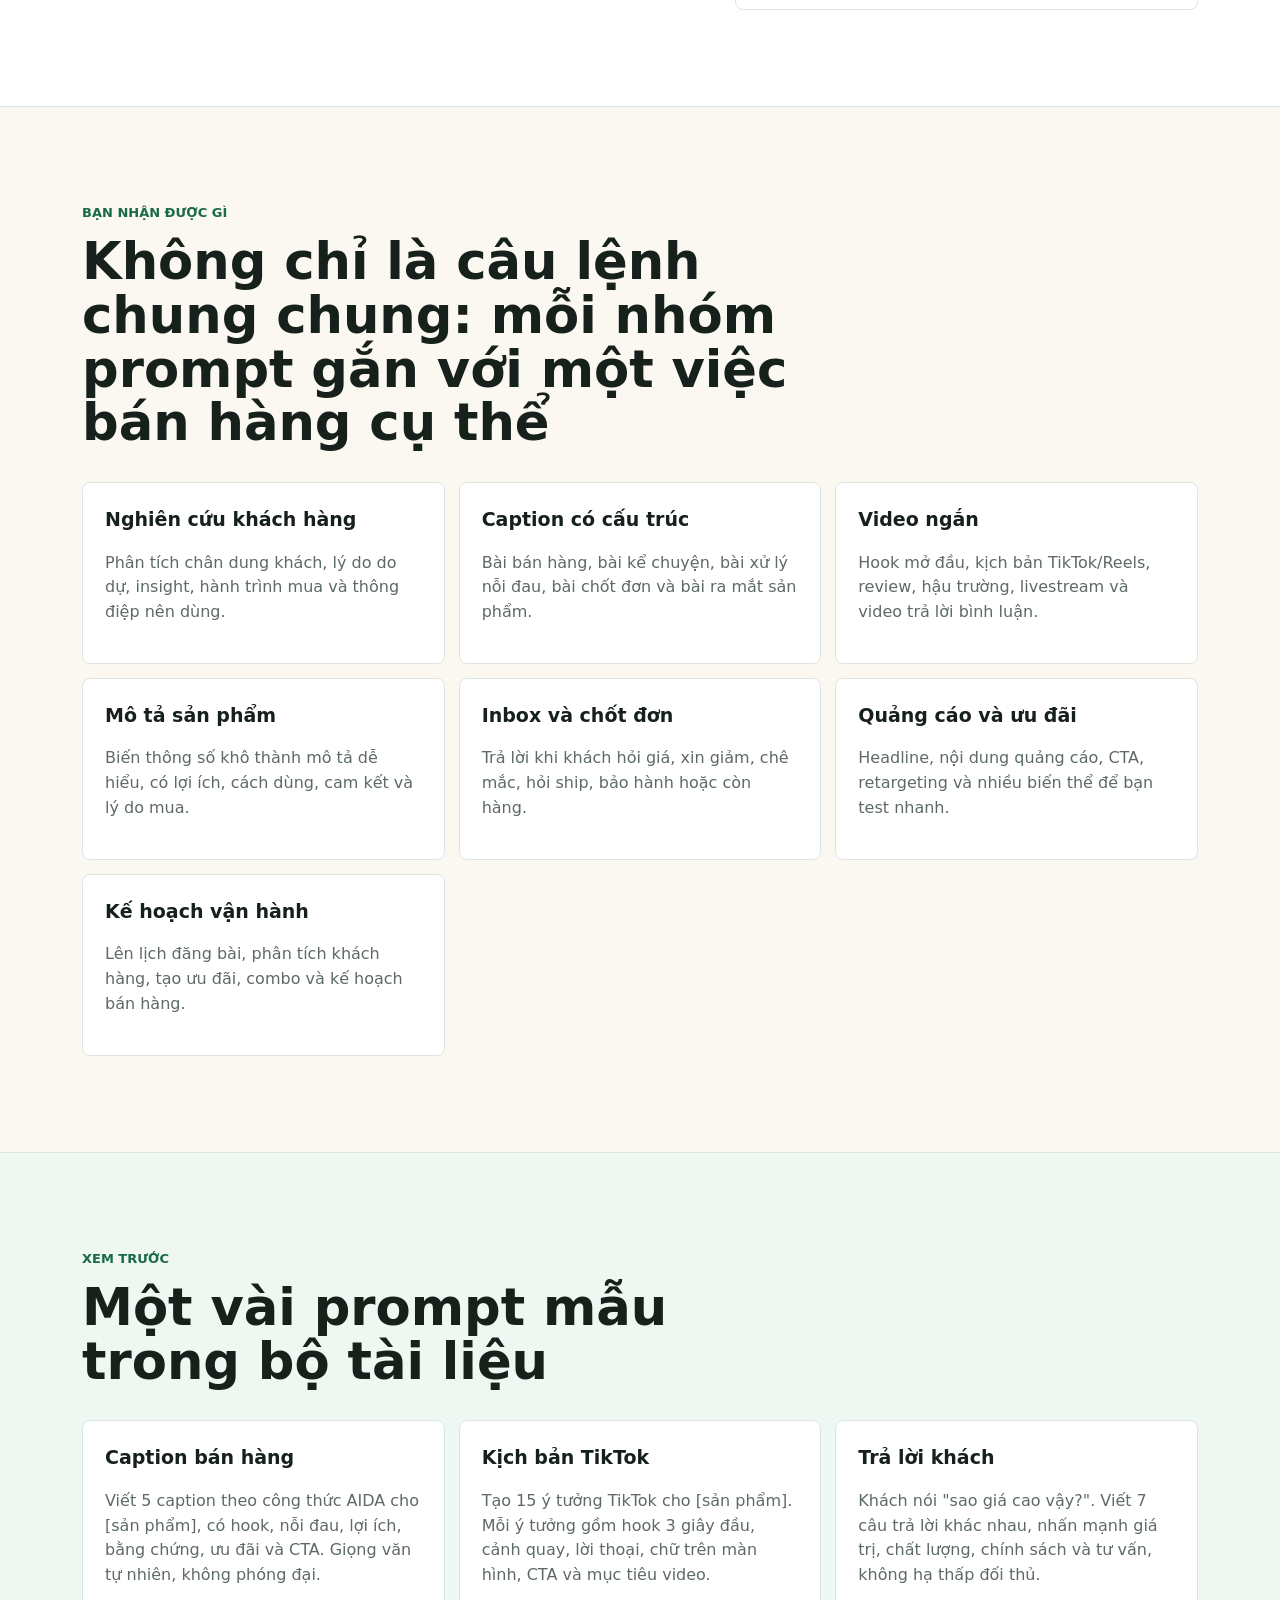
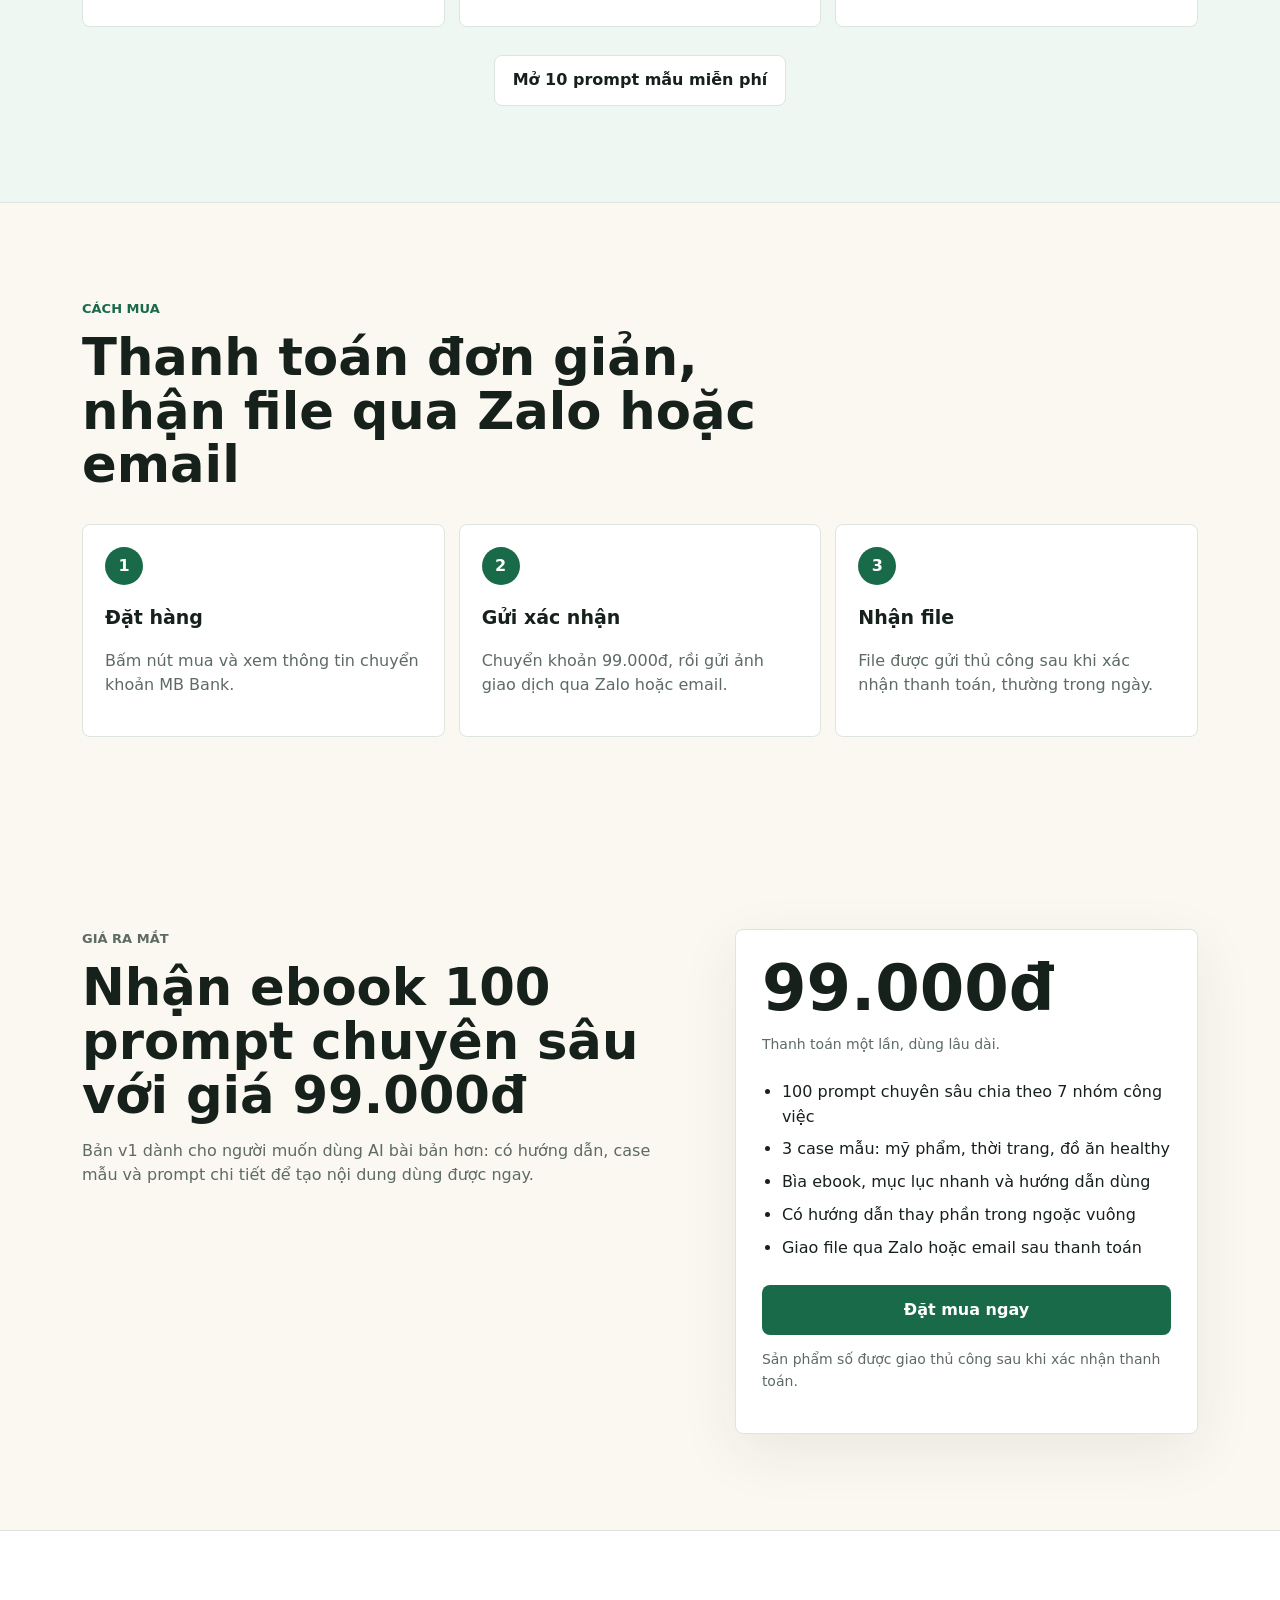
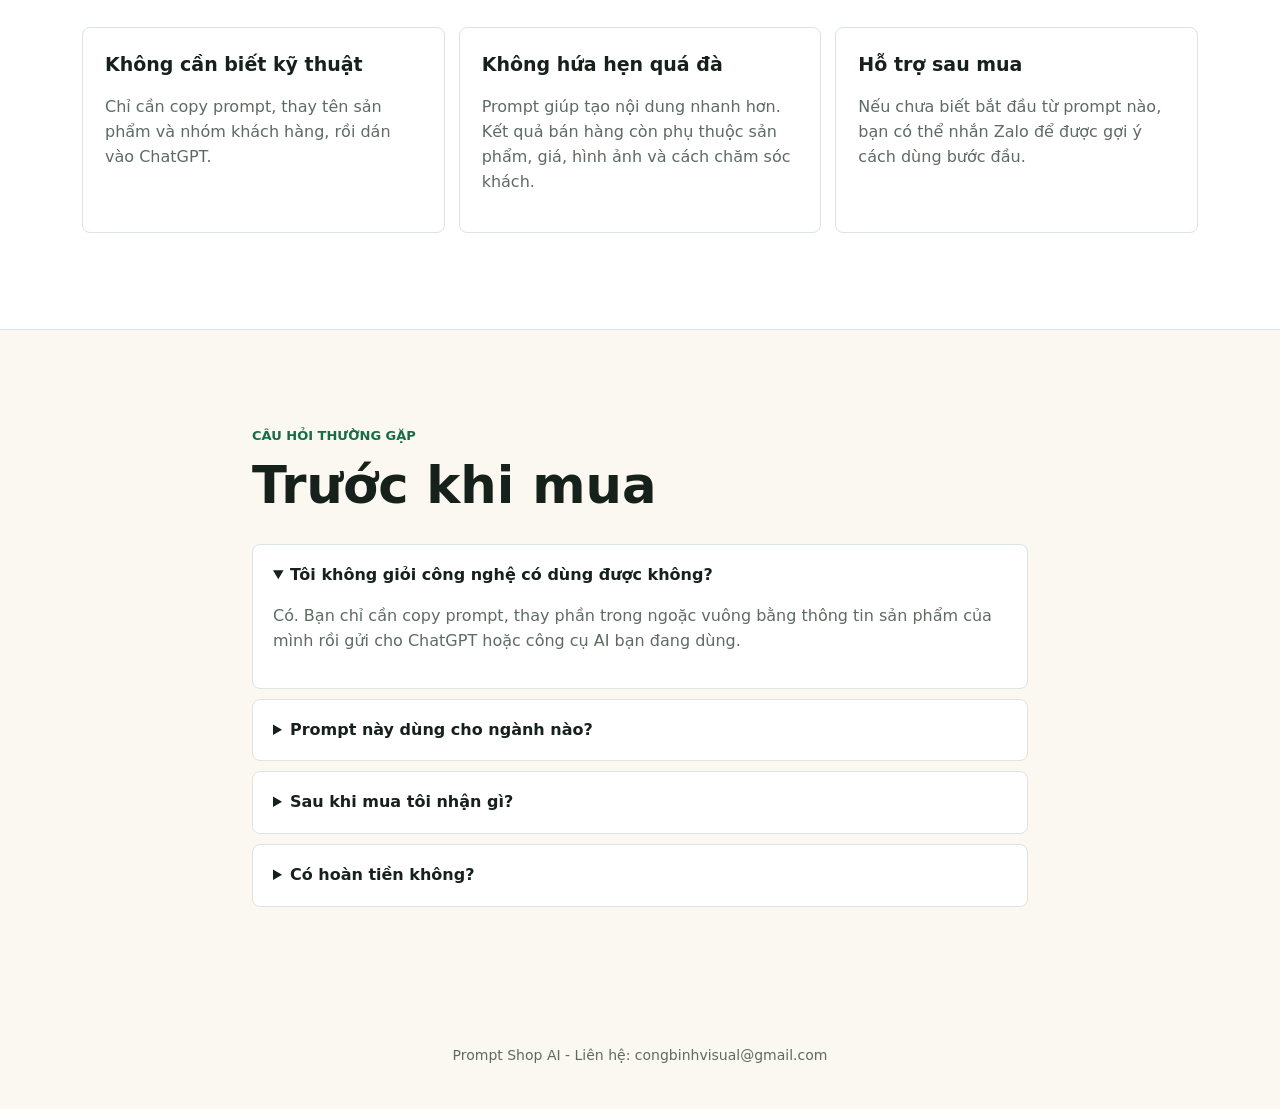
==== commit d49b11c8: "Position product as complete ebook" ====
--- a/index.html
+++ b/index.html
@@ -4,7 +4,7 @@
     <meta charset="utf-8" />
     <meta name="viewport" content="width=device-width, initial-scale=1" />
     <title>Prompt Shop AI - 100 Prompt AI Cho Chủ Shop Online</title>
-    <meta name="description" content="Bộ 100 prompt AI giúp chủ shop viết content, tạo video, trả lời khách và lập kế hoạch bán hàng nhanh hơn." />
+    <meta name="description" content="Ebook 100 prompt AI chuyên sâu giúp chủ shop viết content, tạo video, trả lời khách và lập kế hoạch bán hàng nhanh hơn." />
     <link rel="stylesheet" href="styles.css" />
   </head>
   <body>
@@ -22,25 +22,25 @@
       <section class="hero">
         <div class="hero-copy">
           <p class="eyebrow">Sản phẩm số cho chủ shop online</p>
-          <h1>100 Prompt AI giúp bạn viết content và bán hàng nhanh hơn</h1>
+          <h1>100 Prompt AI chuyên sâu giúp bạn viết content và bán hàng nhanh hơn</h1>
           <p class="lead">
-            Copy prompt, thay thông tin sản phẩm, rồi dùng với ChatGPT để viết caption, tạo ý tưởng video, mô tả sản phẩm, trả lời khách và lập kế hoạch nội dung.
+            Một ebook thực dụng có bìa, mục lục, hướng dẫn dùng, 3 case mẫu và 100 prompt theo tình huống thật để dùng với ChatGPT.
           </p>
           <div class="hero-actions">
             <a class="button primary" href="dat-hang.html">Mua ngay 99.000đ</a>
             <a class="button secondary" href="mau-mien-phi.html">Xem mẫu miễn phí</a>
           </div>
           <div class="proof">
-            <span>100 prompt</span>
+            <span>Ebook hoàn chỉnh</span>
             <span>Giao qua Zalo/email</span>
-            <span>Dùng được ngay</span>
+            <span>Có 3 case mẫu</span>
           </div>
         </div>
         <aside class="product-preview" aria-label="Xem trước sản phẩm">
           <div class="preview-cover">
             <p class="cover-kicker">Prompt Shop AI</p>
-            <h2>100 Prompt AI Cho Chủ Shop Online</h2>
-            <p>Caption - Video - Inbox - Quảng cáo - Kế hoạch nội dung</p>
+            <h2>100 Prompt AI Chuyên Sâu Cho Chủ Shop Online</h2>
+            <p>Nghiên cứu khách hàng - Caption - Video - Inbox - Quảng cáo - Kế hoạch</p>
           </div>
           <div class="preview-sheet">
             <p><strong>Prompt mẫu</strong></p>
@@ -53,7 +53,7 @@
         <div class="section-inner two-col">
           <div>
             <p class="eyebrow">Dành cho ai</p>
-            <h2>Nếu bạn bán hàng online nhưng thường bí ý tưởng, bộ này giúp bạn bắt đầu nhanh hơn.</h2>
+          <h2>Nếu bạn bán hàng online nhưng thường bí ý tưởng, ebook này giúp bạn có khung làm việc rõ ràng hơn.</h2>
           </div>
           <div class="check-list">
             <p>Chủ shop mỹ phẩm, thời trang, đồ gia dụng, đồ ăn, phụ kiện hoặc sản phẩm số.</p>
@@ -67,31 +67,35 @@
       <section class="section-inner" id="san-pham">
         <div class="section-heading">
           <p class="eyebrow">Bạn nhận được gì</p>
-          <h2>100 prompt chia theo đúng việc hằng ngày của một shop online</h2>
+          <h2>Không chỉ là câu lệnh chung chung: mỗi nhóm prompt gắn với một việc bán hàng cụ thể</h2>
         </div>
         <div class="grid">
           <article class="feature">
-            <h3>20 prompt caption</h3>
+            <h3>Nghiên cứu khách hàng</h3>
+            <p>Phân tích chân dung khách, lý do do dự, insight, hành trình mua và thông điệp nên dùng.</p>
+          </article>
+          <article class="feature">
+            <h3>Caption có cấu trúc</h3>
             <p>Bài bán hàng, bài kể chuyện, bài xử lý nỗi đau, bài chốt đơn và bài ra mắt sản phẩm.</p>
           </article>
           <article class="feature">
-            <h3>20 prompt video</h3>
+            <h3>Video ngắn</h3>
             <p>Hook mở đầu, kịch bản TikTok/Reels, review, hậu trường, livestream và video trả lời bình luận.</p>
           </article>
           <article class="feature">
-            <h3>15 prompt mô tả</h3>
+            <h3>Mô tả sản phẩm</h3>
             <p>Biến thông số khô thành mô tả dễ hiểu, có lợi ích, cách dùng, cam kết và lý do mua.</p>
           </article>
           <article class="feature">
-            <h3>15 prompt inbox</h3>
+            <h3>Inbox và chốt đơn</h3>
             <p>Trả lời khi khách hỏi giá, xin giảm, chê mắc, hỏi ship, bảo hành hoặc còn hàng.</p>
           </article>
           <article class="feature">
-            <h3>10 prompt quảng cáo</h3>
+            <h3>Quảng cáo và ưu đãi</h3>
             <p>Headline, nội dung quảng cáo, CTA, retargeting và nhiều biến thể để bạn test nhanh.</p>
           </article>
           <article class="feature">
-            <h3>20 prompt kế hoạch</h3>
+            <h3>Kế hoạch vận hành</h3>
             <p>Lên lịch đăng bài, phân tích khách hàng, tạo ưu đãi, combo và kế hoạch bán hàng.</p>
           </article>
         </div>
@@ -106,15 +110,15 @@
           <div class="sample-list">
             <article>
               <h3>Caption bán hàng</h3>
-              <p>Hãy viết 5 caption bán [sản phẩm] cho khách hàng [đối tượng]. Mỗi caption có mở đầu gây chú ý, lợi ích chính, bằng chứng thuyết phục và lời kêu gọi mua hàng.</p>
+              <p>Viết 5 caption theo công thức AIDA cho [sản phẩm], có hook, nỗi đau, lợi ích, bằng chứng, ưu đãi và CTA. Giọng văn tự nhiên, không phóng đại.</p>
             </article>
             <article>
               <h3>Kịch bản TikTok</h3>
-              <p>Tạo 10 ý tưởng video TikTok 30 giây cho [sản phẩm], tập trung vào vấn đề [nỗi đau khách hàng]. Mỗi ý tưởng gồm hook, cảnh quay, lời thoại và CTA.</p>
+              <p>Tạo 15 ý tưởng TikTok cho [sản phẩm]. Mỗi ý tưởng gồm hook 3 giây đầu, cảnh quay, lời thoại, chữ trên màn hình, CTA và mục tiêu video.</p>
             </article>
             <article>
               <h3>Trả lời khách</h3>
-              <p>Khách nói: "Sao giá cao vậy?". Hãy viết 5 cách trả lời lịch sự cho shop bán [sản phẩm], nhấn mạnh giá trị, chất lượng và lý do đáng mua.</p>
+              <p>Khách nói "sao giá cao vậy?". Viết 7 câu trả lời khác nhau, nhấn mạnh giá trị, chất lượng, chính sách và tư vấn, không hạ thấp đối thủ.</p>
             </article>
           </div>
           <div class="center-action">
@@ -150,16 +154,17 @@
       <section class="section-inner pricing" id="gia">
         <div class="price-copy">
           <p class="eyebrow">Giá ra mắt</p>
-          <h2>Nhận toàn bộ 100 prompt với giá 99.000đ</h2>
-          <p>Bản v1 dành cho người muốn bắt đầu dùng AI để làm content bán hàng ngay, không cần tự nghĩ prompt từ đầu.</p>
+          <h2>Nhận ebook 100 prompt chuyên sâu với giá 99.000đ</h2>
+          <p>Bản v1 dành cho người muốn dùng AI bài bản hơn: có hướng dẫn, case mẫu và prompt chi tiết để tạo nội dung dùng được ngay.</p>
         </div>
         <div class="price-box">
           <p class="price">99.000đ</p>
           <p class="small">Thanh toán một lần, dùng lâu dài.</p>
           <ul>
-            <li>100 prompt chia theo 7 nhóm công việc</li>
+            <li>100 prompt chuyên sâu chia theo 7 nhóm công việc</li>
+            <li>3 case mẫu: mỹ phẩm, thời trang, đồ ăn healthy</li>
+            <li>Bìa ebook, mục lục nhanh và hướng dẫn dùng</li>
             <li>Có hướng dẫn thay phần trong ngoặc vuông</li>
-            <li>Phù hợp nhiều ngành bán hàng online</li>
             <li>Giao file qua Zalo hoặc email sau thanh toán</li>
           </ul>
           <a class="button primary full" href="dat-hang.html">Đặt mua ngay</a>
@@ -199,7 +204,7 @@
         </details>
         <details>
           <summary>Sau khi mua tôi nhận gì?</summary>
-          <p>Bạn nhận file nội dung gồm 100 prompt, chia theo nhóm tác vụ để dễ tìm và dùng lại.</p>
+          <p>Bạn nhận file ebook gồm bìa, mục lục, hướng dẫn dùng, 3 case mẫu và 100 prompt chuyên sâu chia theo nhóm tác vụ.</p>
         </details>
         <details>
           <summary>Có hoàn tiền không?</summary>
--- a/styles.css
+++ b/styles.css
@@ -222,6 +222,61 @@
   font-weight: 750;
 }
 
+.product-preview {
+  display: grid;
+  gap: 16px;
+}
+
+.preview-cover,
+.preview-sheet {
+  border: 1px solid var(--line);
+  border-radius: 8px;
+  background: var(--white);
+  box-shadow: 0 24px 70px rgba(23, 33, 28, 0.12);
+}
+
+.preview-cover {
+  min-height: 360px;
+  display: flex;
+  flex-direction: column;
+  justify-content: flex-end;
+  padding: 34px;
+  background:
+    linear-gradient(135deg, rgba(25, 106, 72, 0.92), rgba(15, 76, 52, 0.98)),
+    radial-gradient(circle at 25% 20%, rgba(247, 189, 74, 0.4), transparent 35%);
+  color: var(--white);
+}
+
+.preview-cover h2 {
+  max-width: 520px;
+  font-size: clamp(34px, 5vw, 58px);
+}
+
+.preview-cover p {
+  max-width: 520px;
+  margin: 16px 0 0;
+  color: rgba(255, 255, 255, 0.82);
+}
+
+.cover-kicker {
+  margin: 0 0 12px;
+  font-weight: 900;
+  text-transform: uppercase;
+}
+
+.preview-sheet {
+  padding: 24px;
+}
+
+.preview-sheet p {
+  margin: 0;
+}
+
+.preview-sheet p + p {
+  margin-top: 10px;
+  color: var(--muted);
+}
+
 .band {
   border-block: 1px solid var(--line);
   background: var(--white);
@@ -335,6 +390,61 @@
   padding: 22px;
 }
 
+.center-action {
+  display: flex;
+  justify-content: center;
+  margin-top: 28px;
+}
+
+.trust-grid {
+  display: grid;
+  grid-template-columns: repeat(3, minmax(0, 1fr));
+  gap: 14px;
+}
+
+.trust-grid article,
+.prompt-list article,
+.policy-list article,
+.sample-cta {
+  border: 1px solid var(--line);
+  border-radius: 8px;
+  padding: 22px;
+  background: var(--white);
+}
+
+.trust-grid p,
+.prompt-list p,
+.policy-list p,
+.sample-cta p {
+  color: var(--muted);
+}
+
+.prompt-list,
+.policy-list {
+  display: grid;
+  gap: 14px;
+}
+
+.prompt-list {
+  grid-template-columns: repeat(2, minmax(0, 1fr));
+}
+
+.sample-cta {
+  margin-top: 18px;
+  background: var(--green);
+  color: var(--white);
+}
+
+.sample-cta p {
+  color: rgba(255, 255, 255, 0.82);
+}
+
+.sample-cta .button {
+  margin-top: 10px;
+  background: var(--white);
+  color: var(--green-dark);
+}
+
 .price-box {
   padding: 26px;
   box-shadow: 0 18px 60px rgba(23, 33, 28, 0.08);
@@ -380,10 +490,52 @@
   font-weight: 700;
 }
 
+.contact-card {
+  display: grid;
+  grid-template-columns: minmax(0, 1fr) minmax(240px, 360px);
+  gap: 24px;
+  align-items: center;
+}
+
 .contact-card img {
   display: block;
   width: min(100%, 360px);
-  margin: 18px auto;
+  margin: 0 auto;
+  border: 1px solid var(--line);
+  border-radius: 8px;
+}
+
+.delivery-hero {
+  border-bottom: 1px solid var(--line);
+}
+
+.delivery-layout {
+  display: grid;
+  grid-template-columns: minmax(0, 1fr) minmax(320px, 0.72fr);
+  gap: clamp(28px, 6vw, 72px);
+  align-items: center;
+}
+
+.delivery-card,
+.delivery-grid article {
+  border: 1px solid var(--line);
+  border-radius: 8px;
+  padding: 26px;
+  background: var(--white);
+  box-shadow: 0 18px 60px rgba(23, 33, 28, 0.08);
+}
+
+.delivery-grid {
+  display: grid;
+  grid-template-columns: minmax(0, 1fr) minmax(320px, 0.75fr);
+  gap: 14px;
+  align-items: start;
+}
+
+.delivery-grid img {
+  display: block;
+  width: min(100%, 320px);
+  margin: 18px auto 0;
   border: 1px solid var(--line);
   border-radius: 8px;
 }
@@ -433,7 +585,12 @@
   .grid,
   .sample-list,
   .steps,
-  .order-grid {
+  .order-grid,
+  .trust-grid,
+  .prompt-list,
+  .contact-card,
+  .delivery-layout,
+  .delivery-grid {
     grid-template-columns: 1fr;
   }
 
